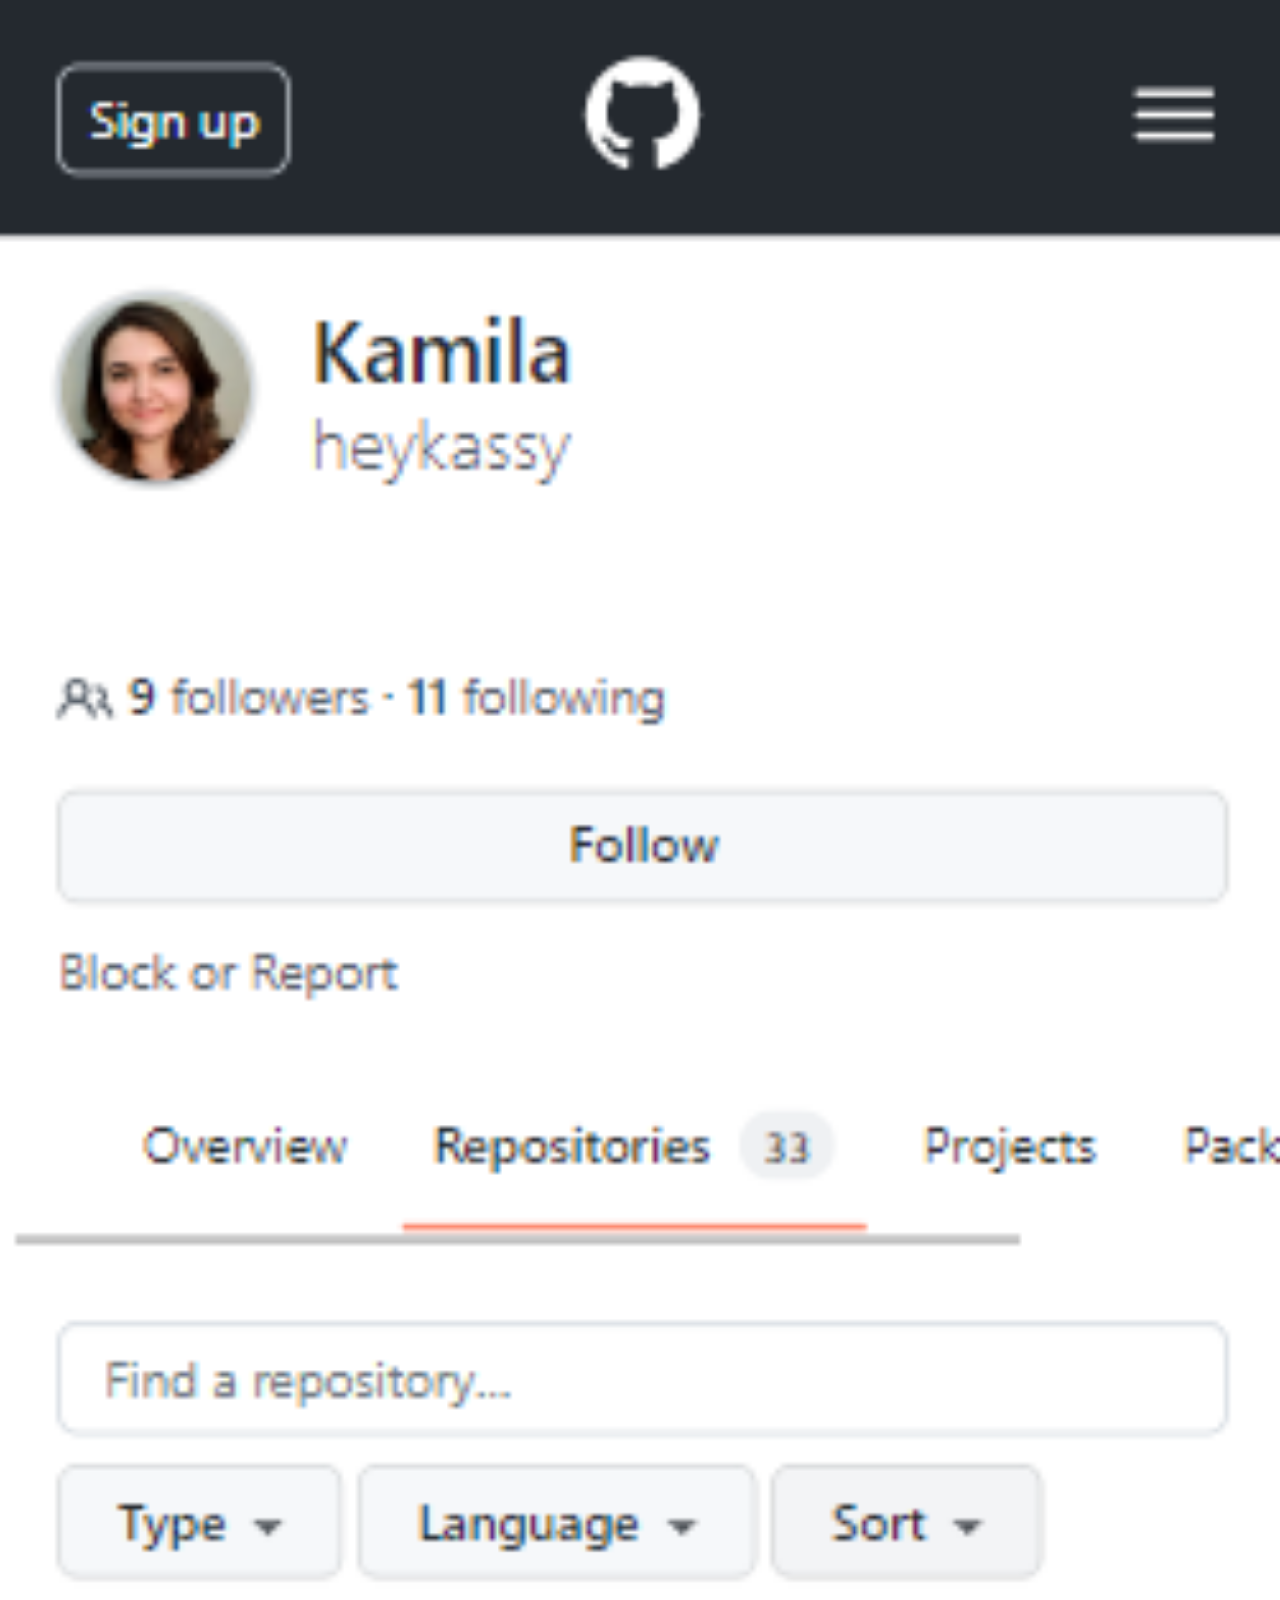
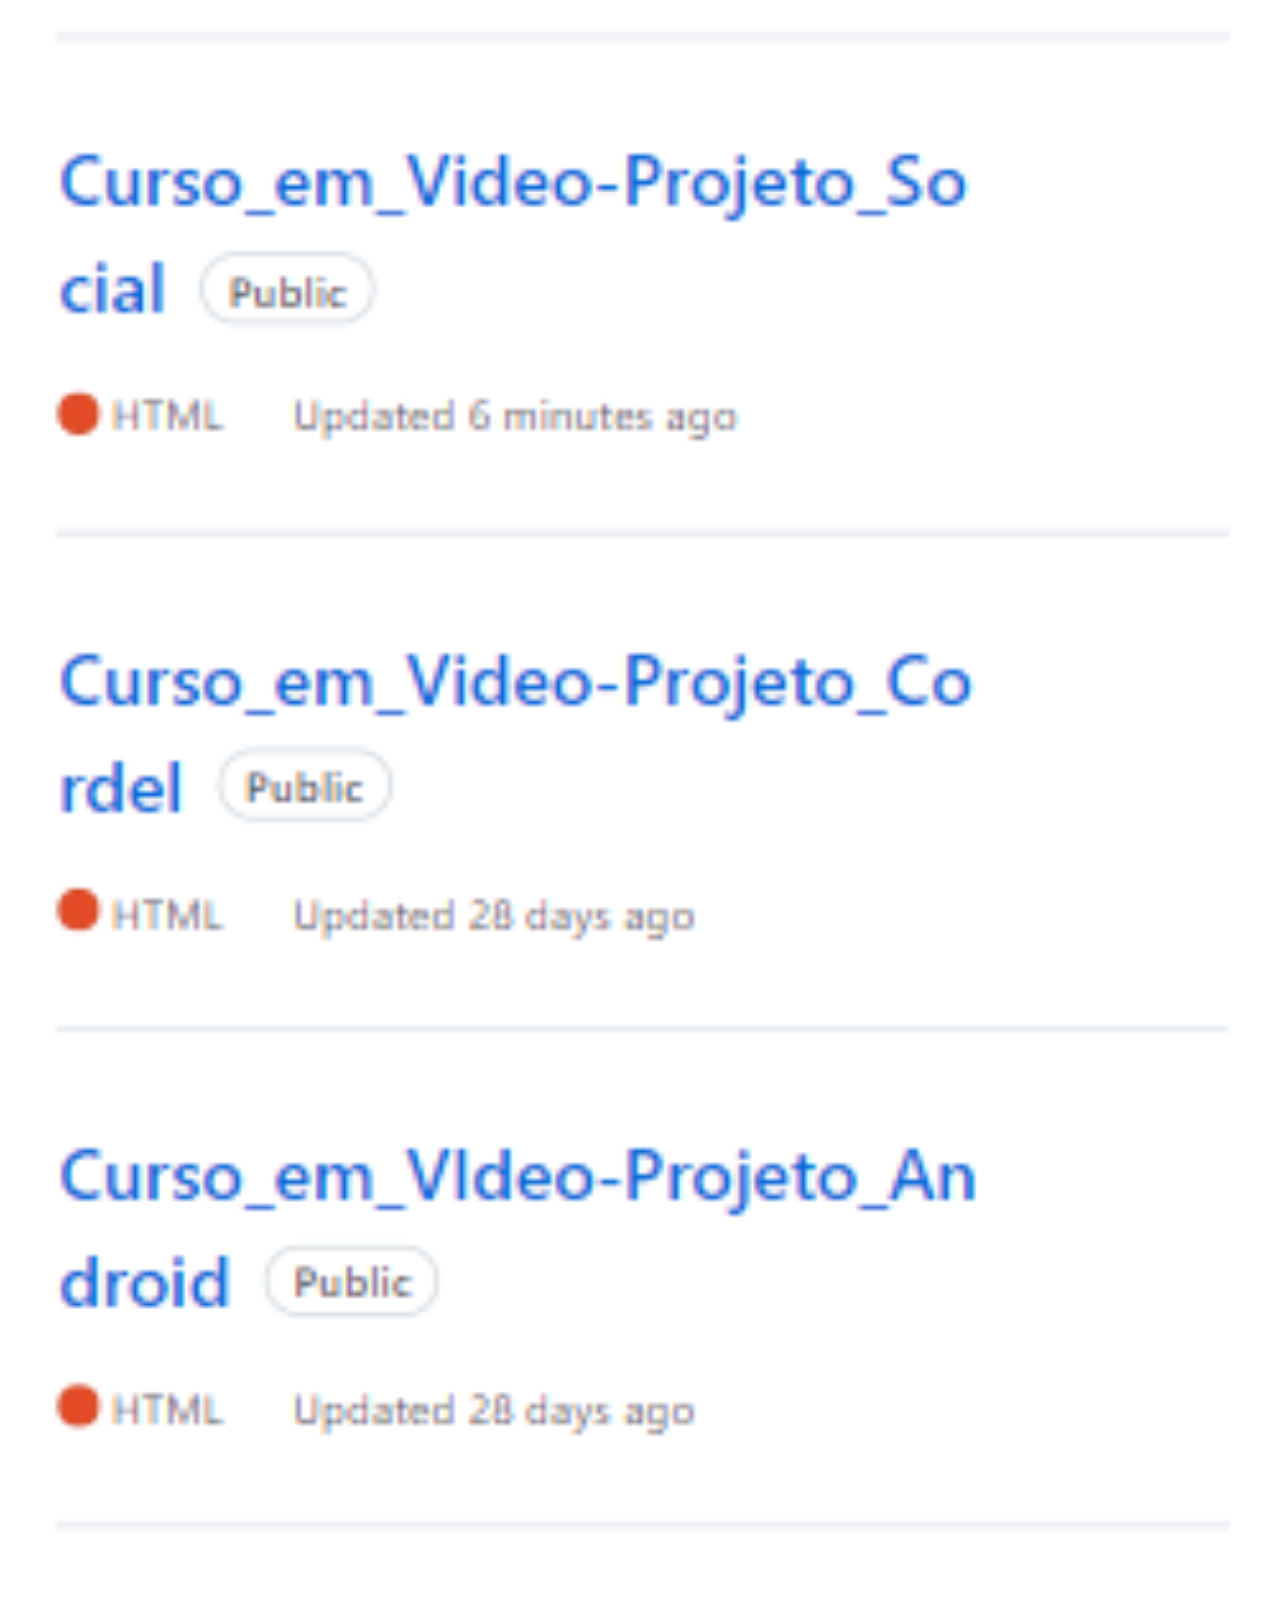
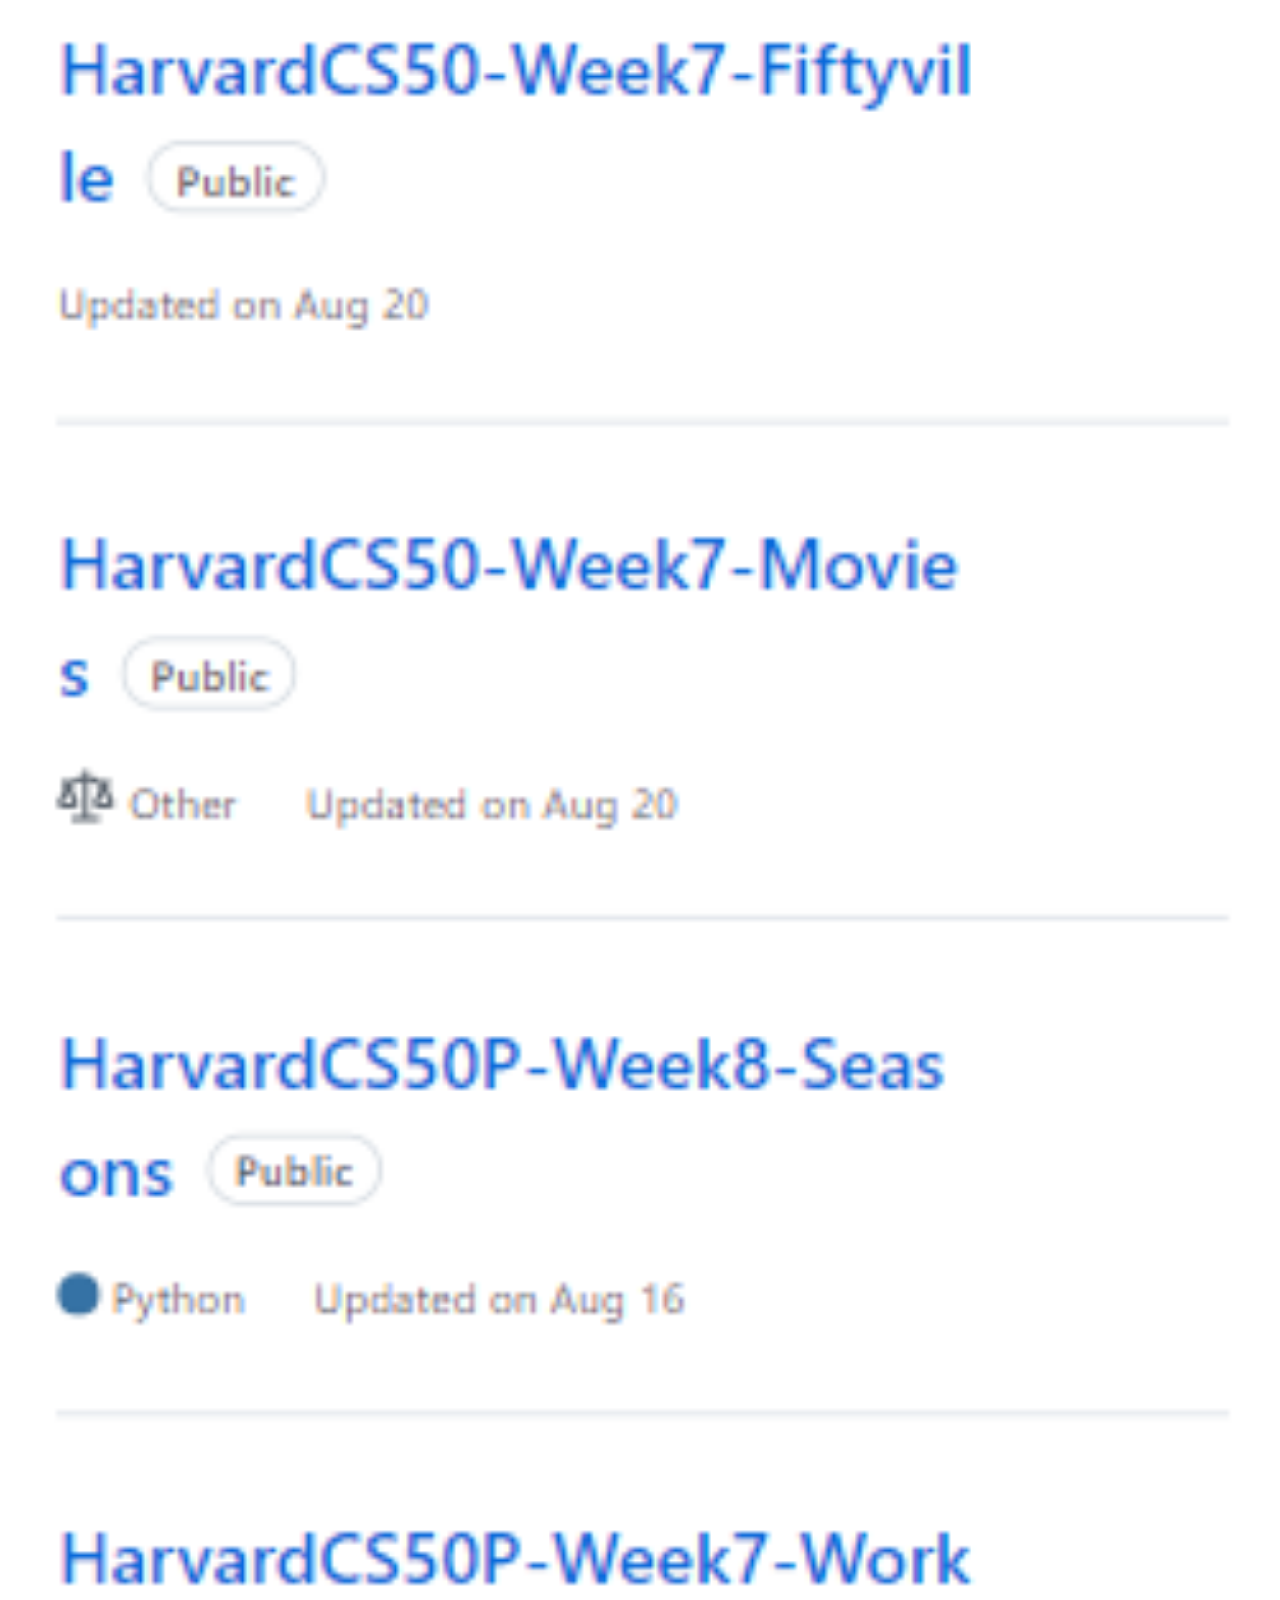
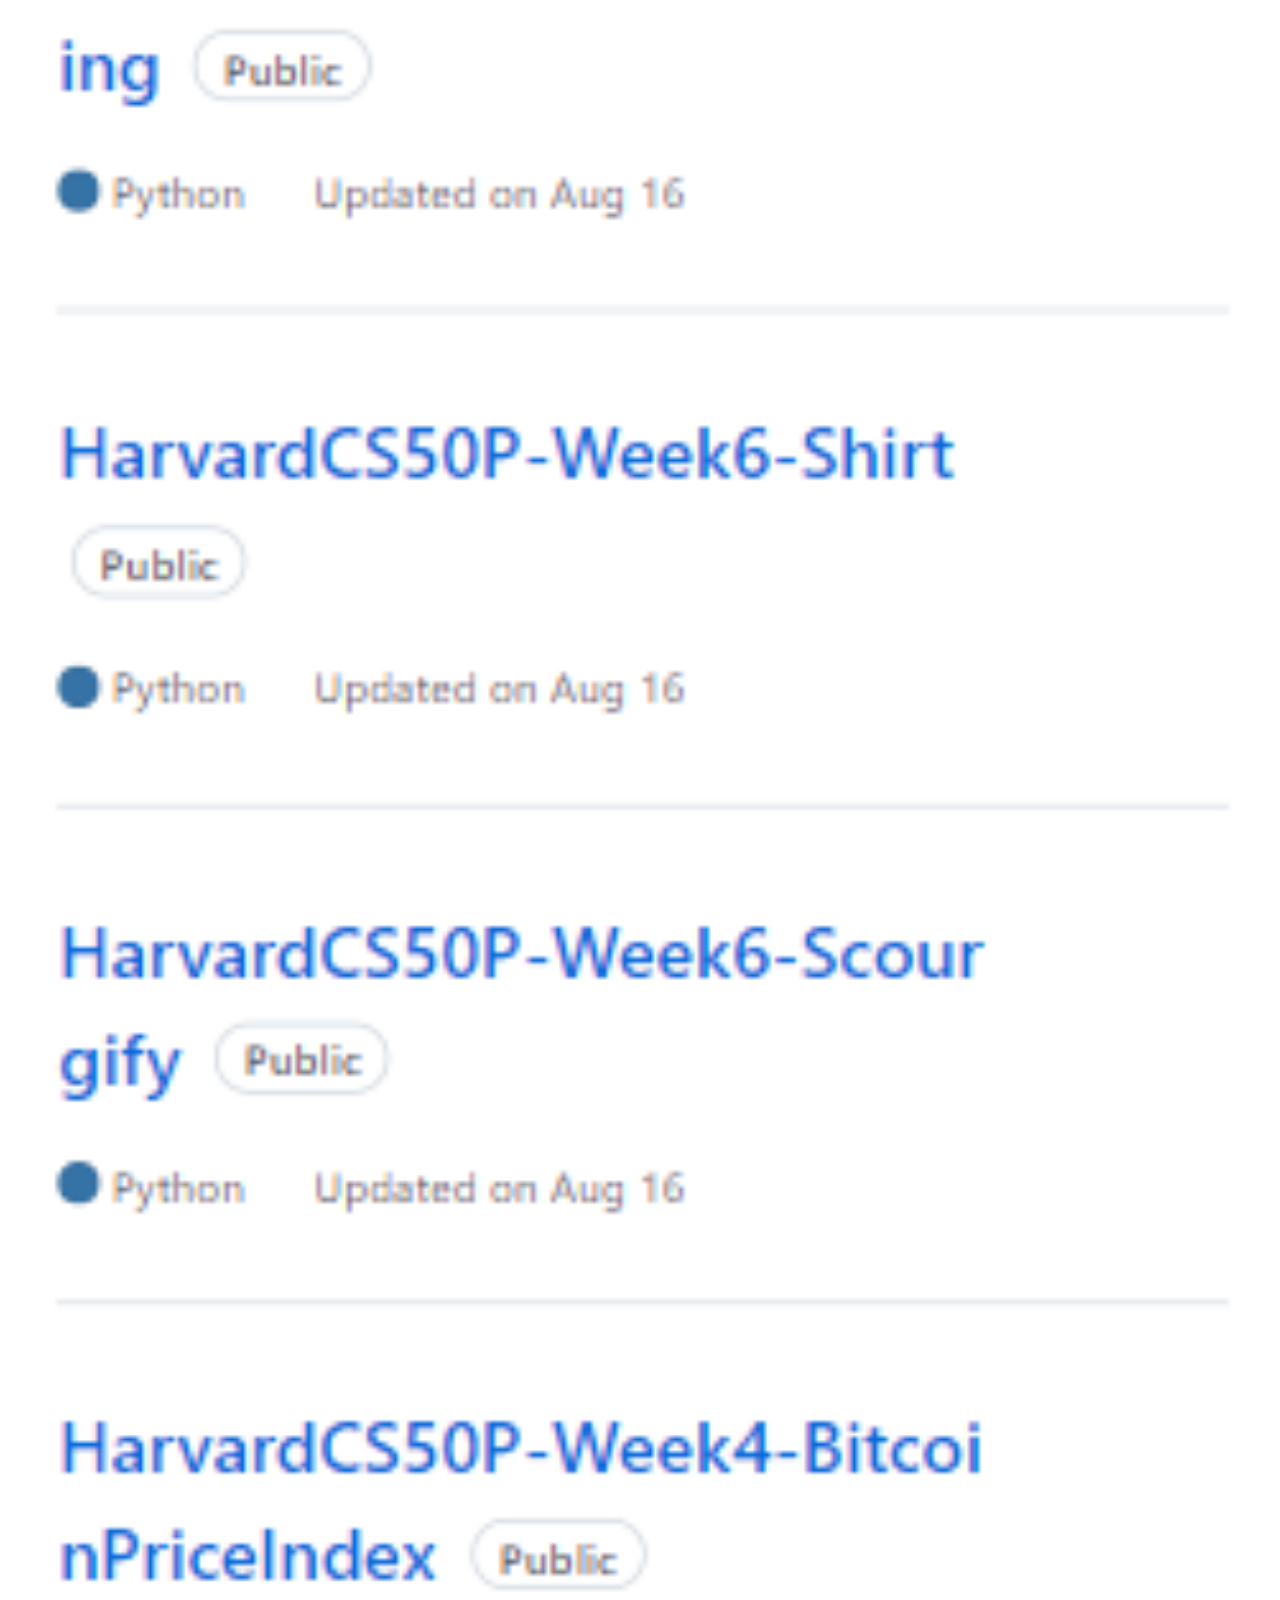
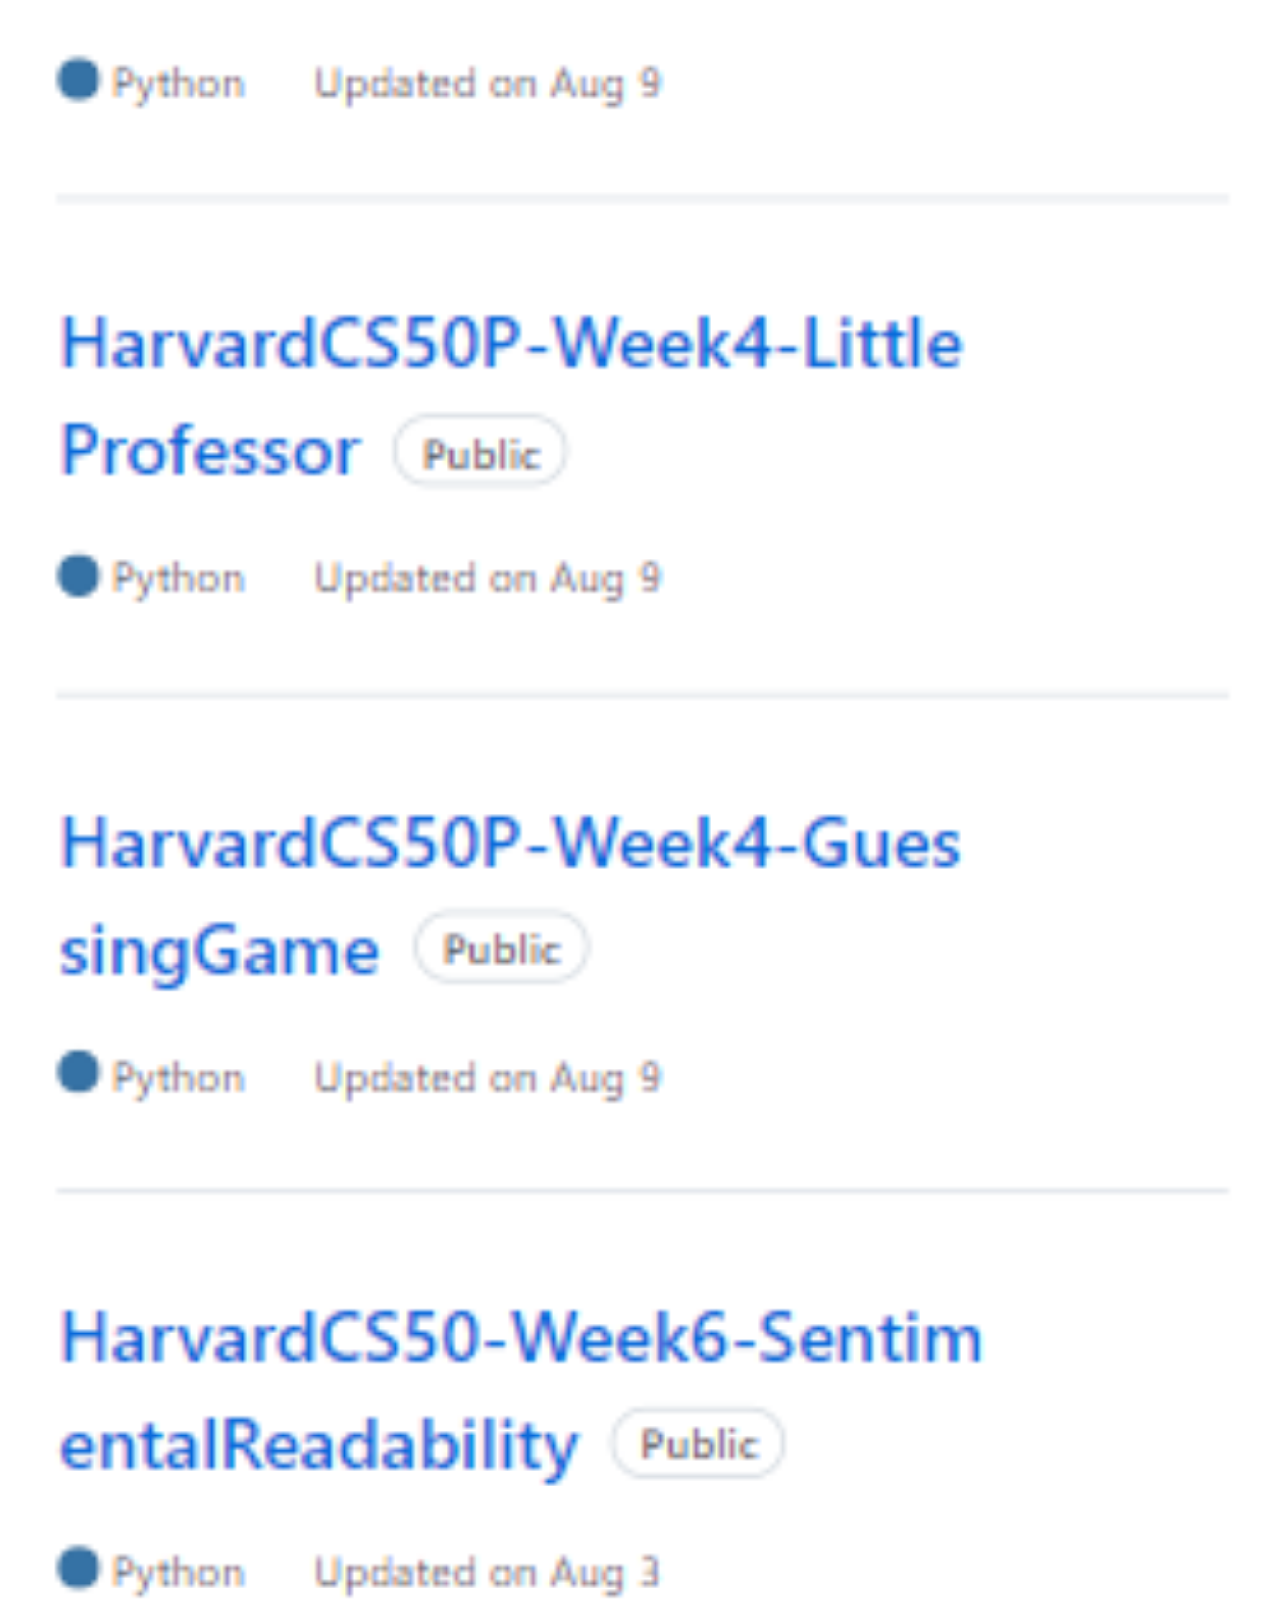
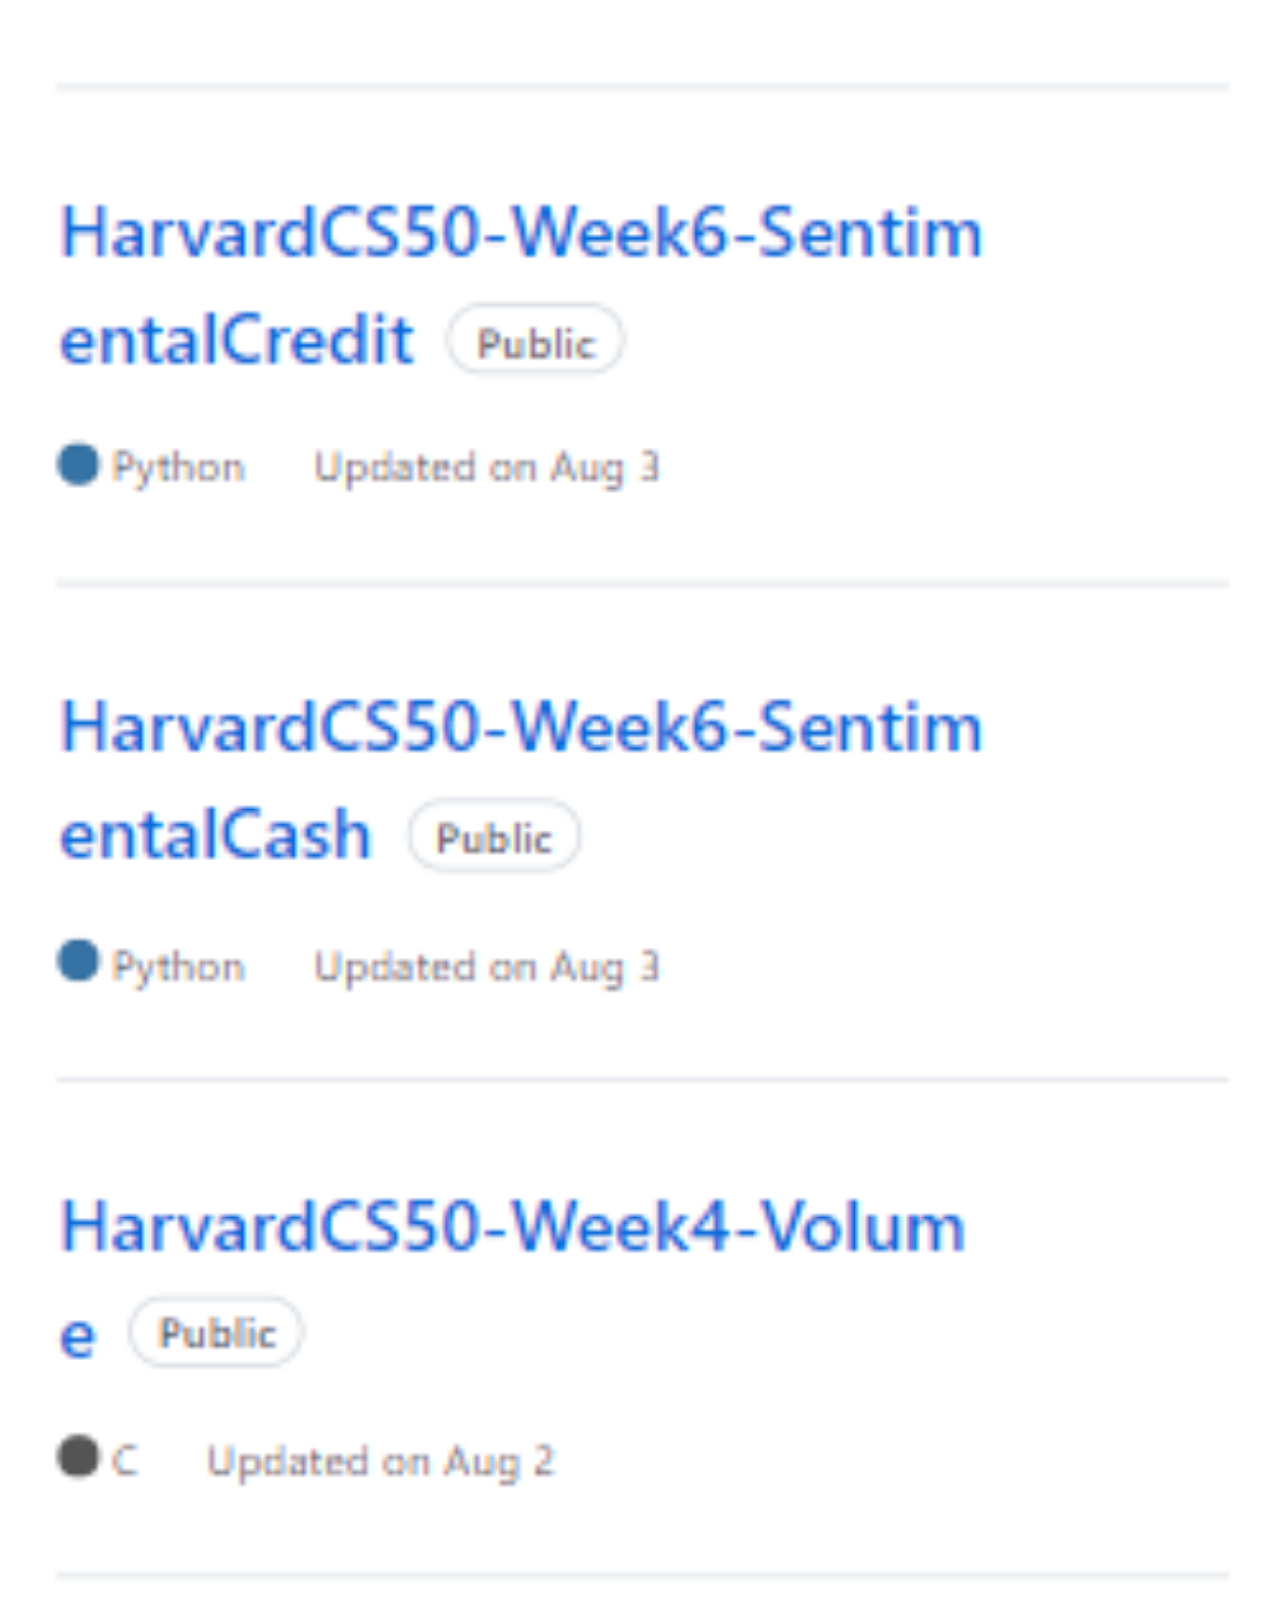
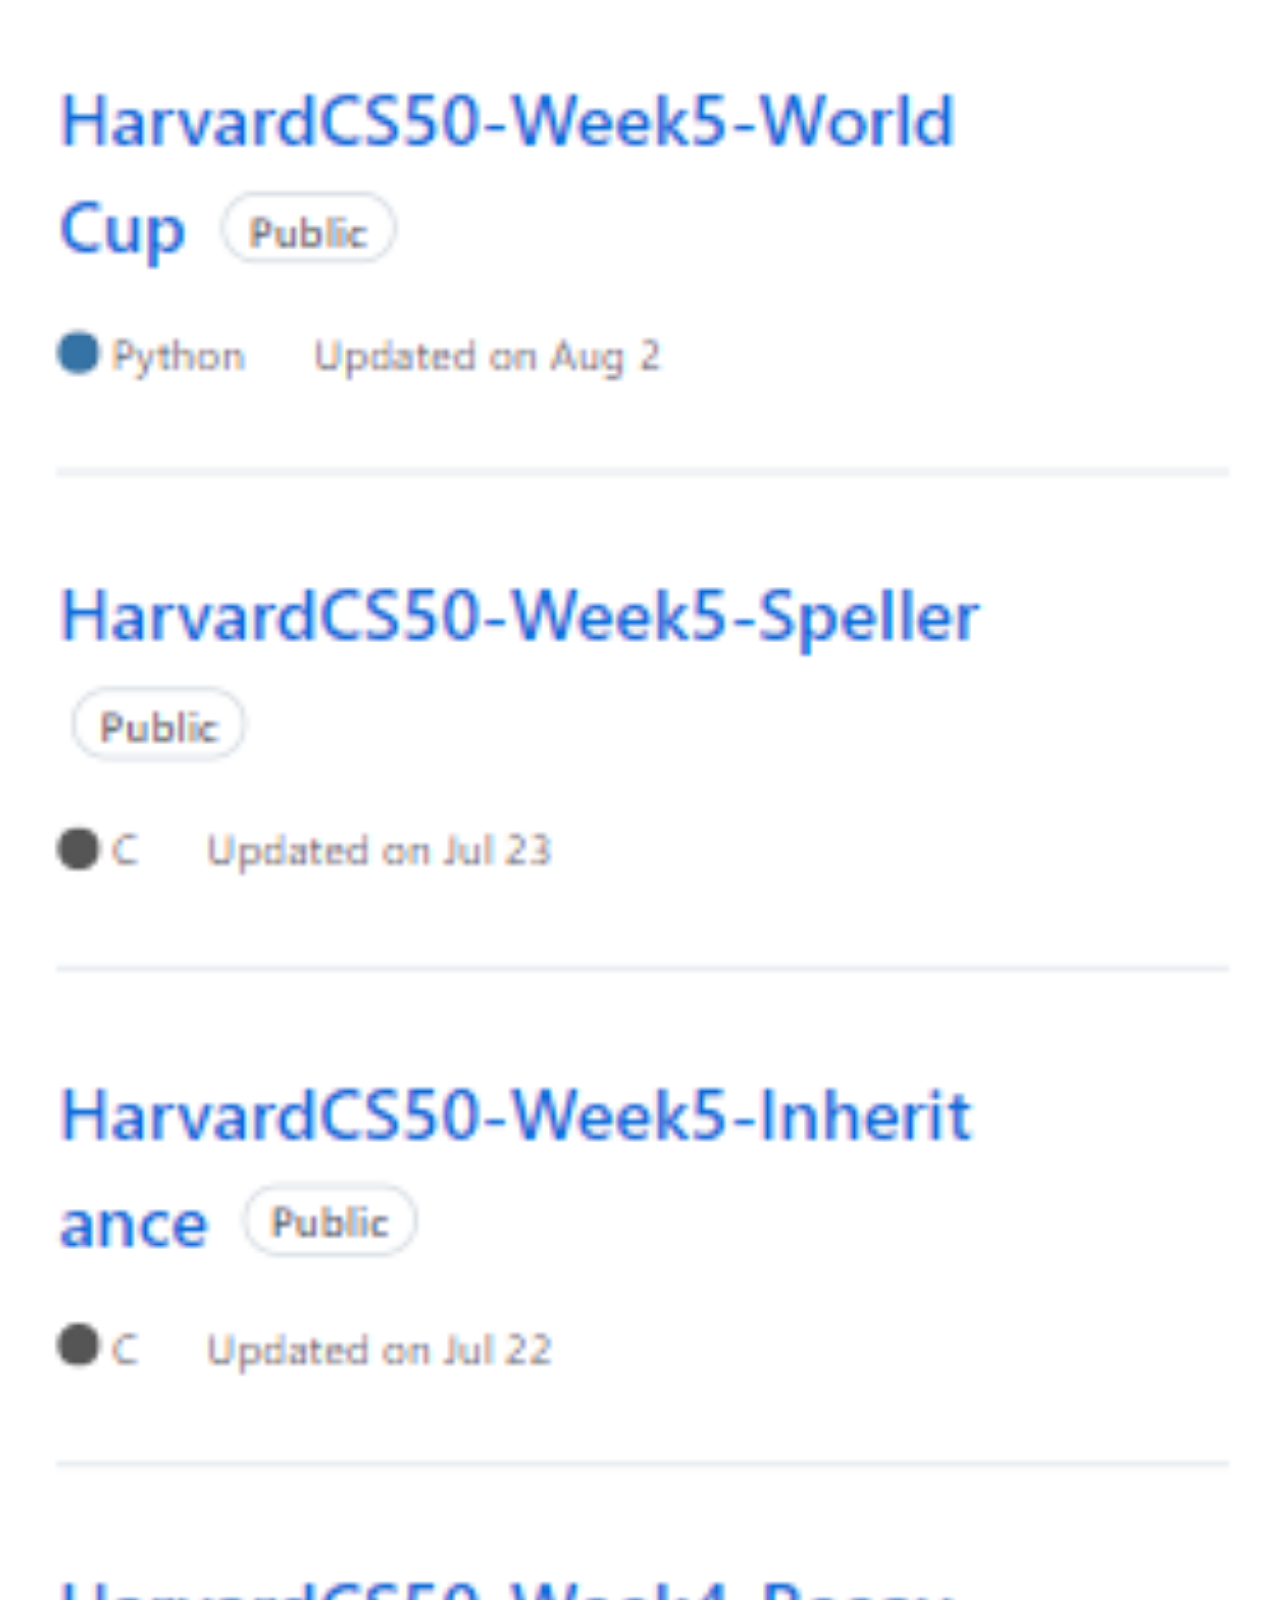
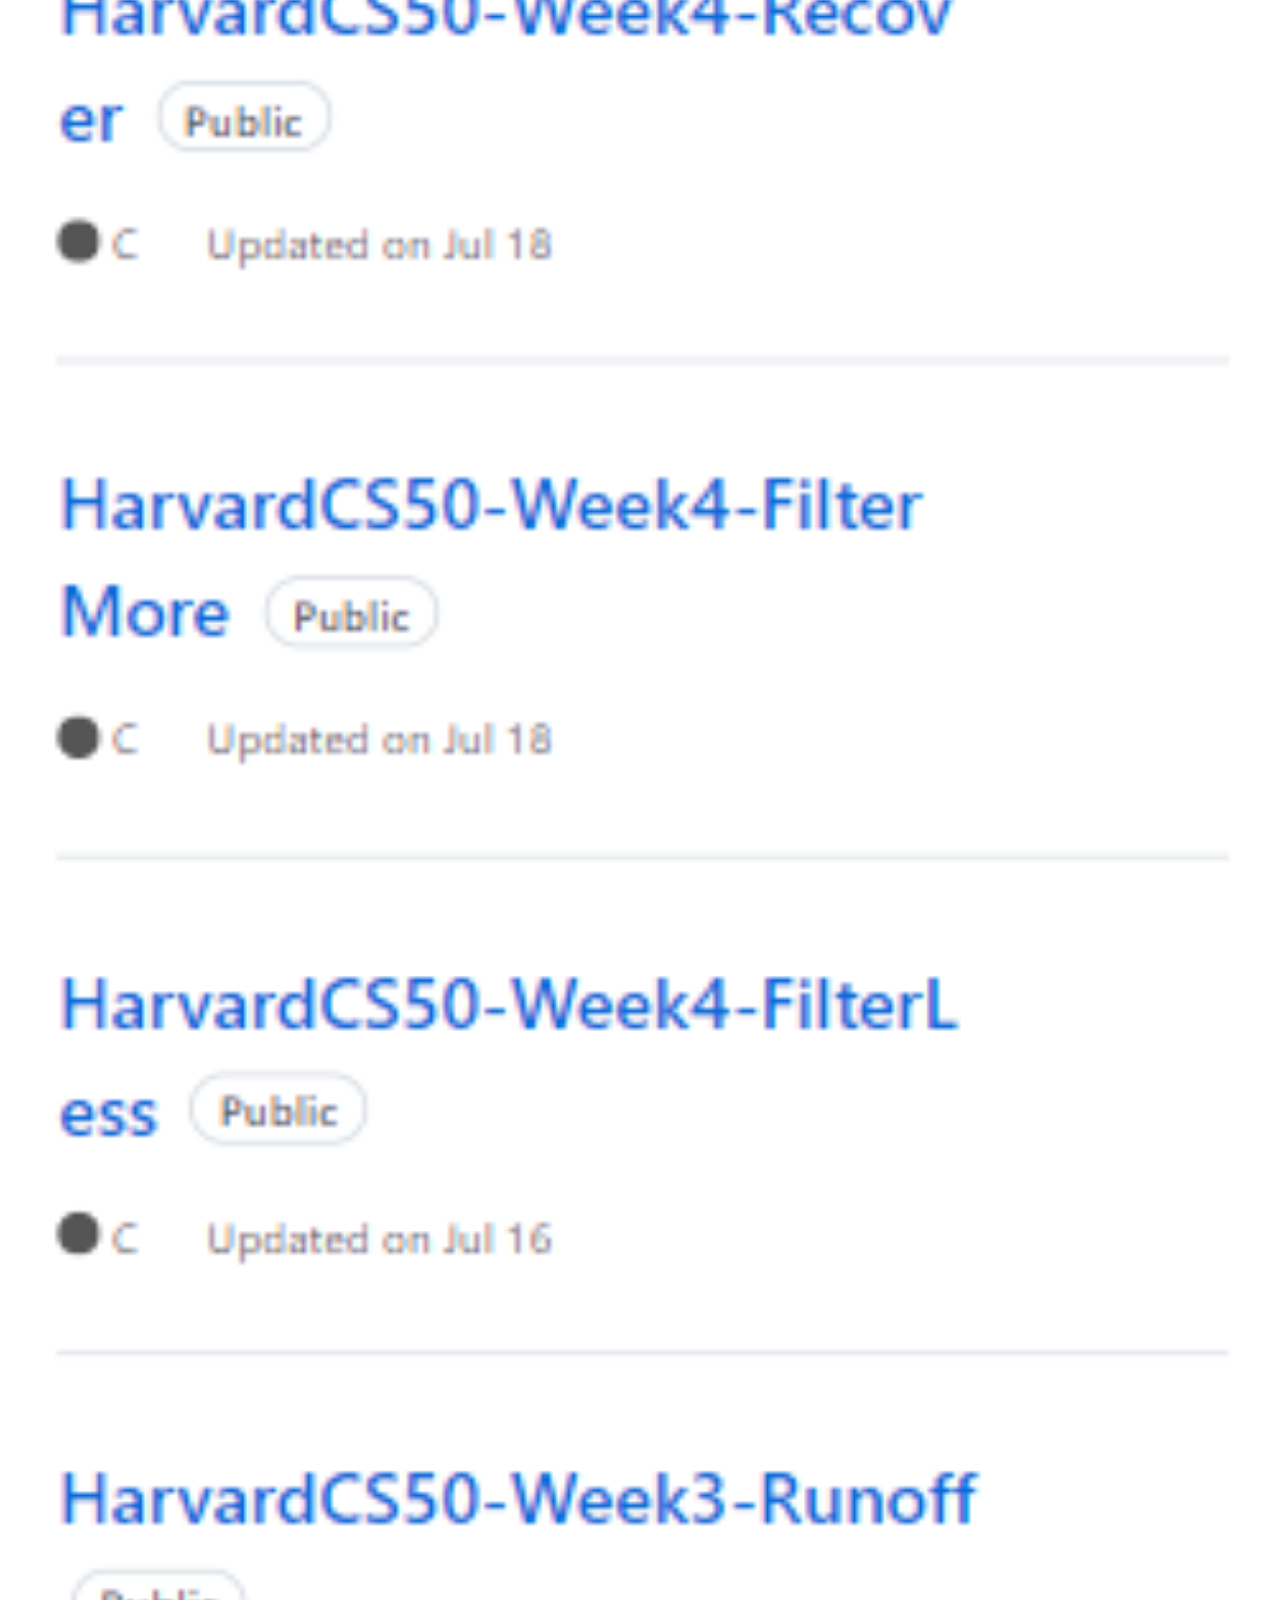
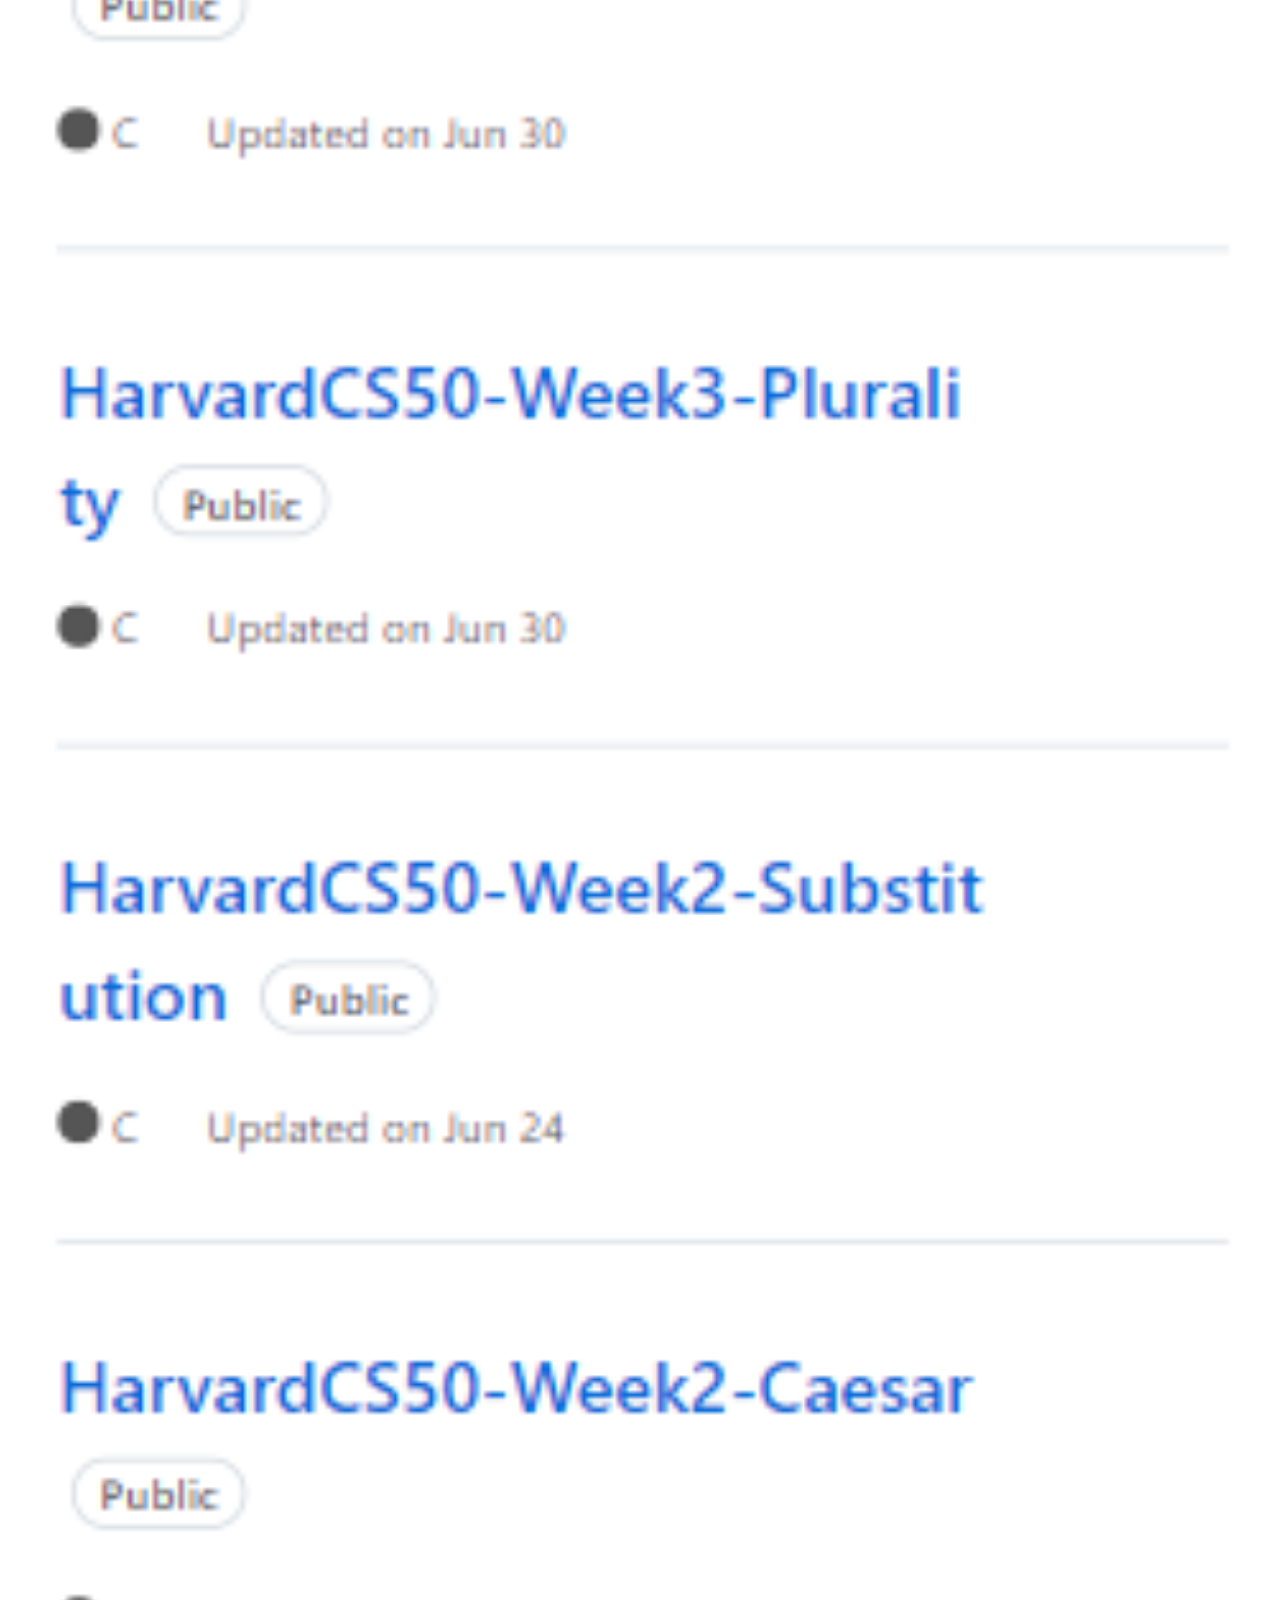
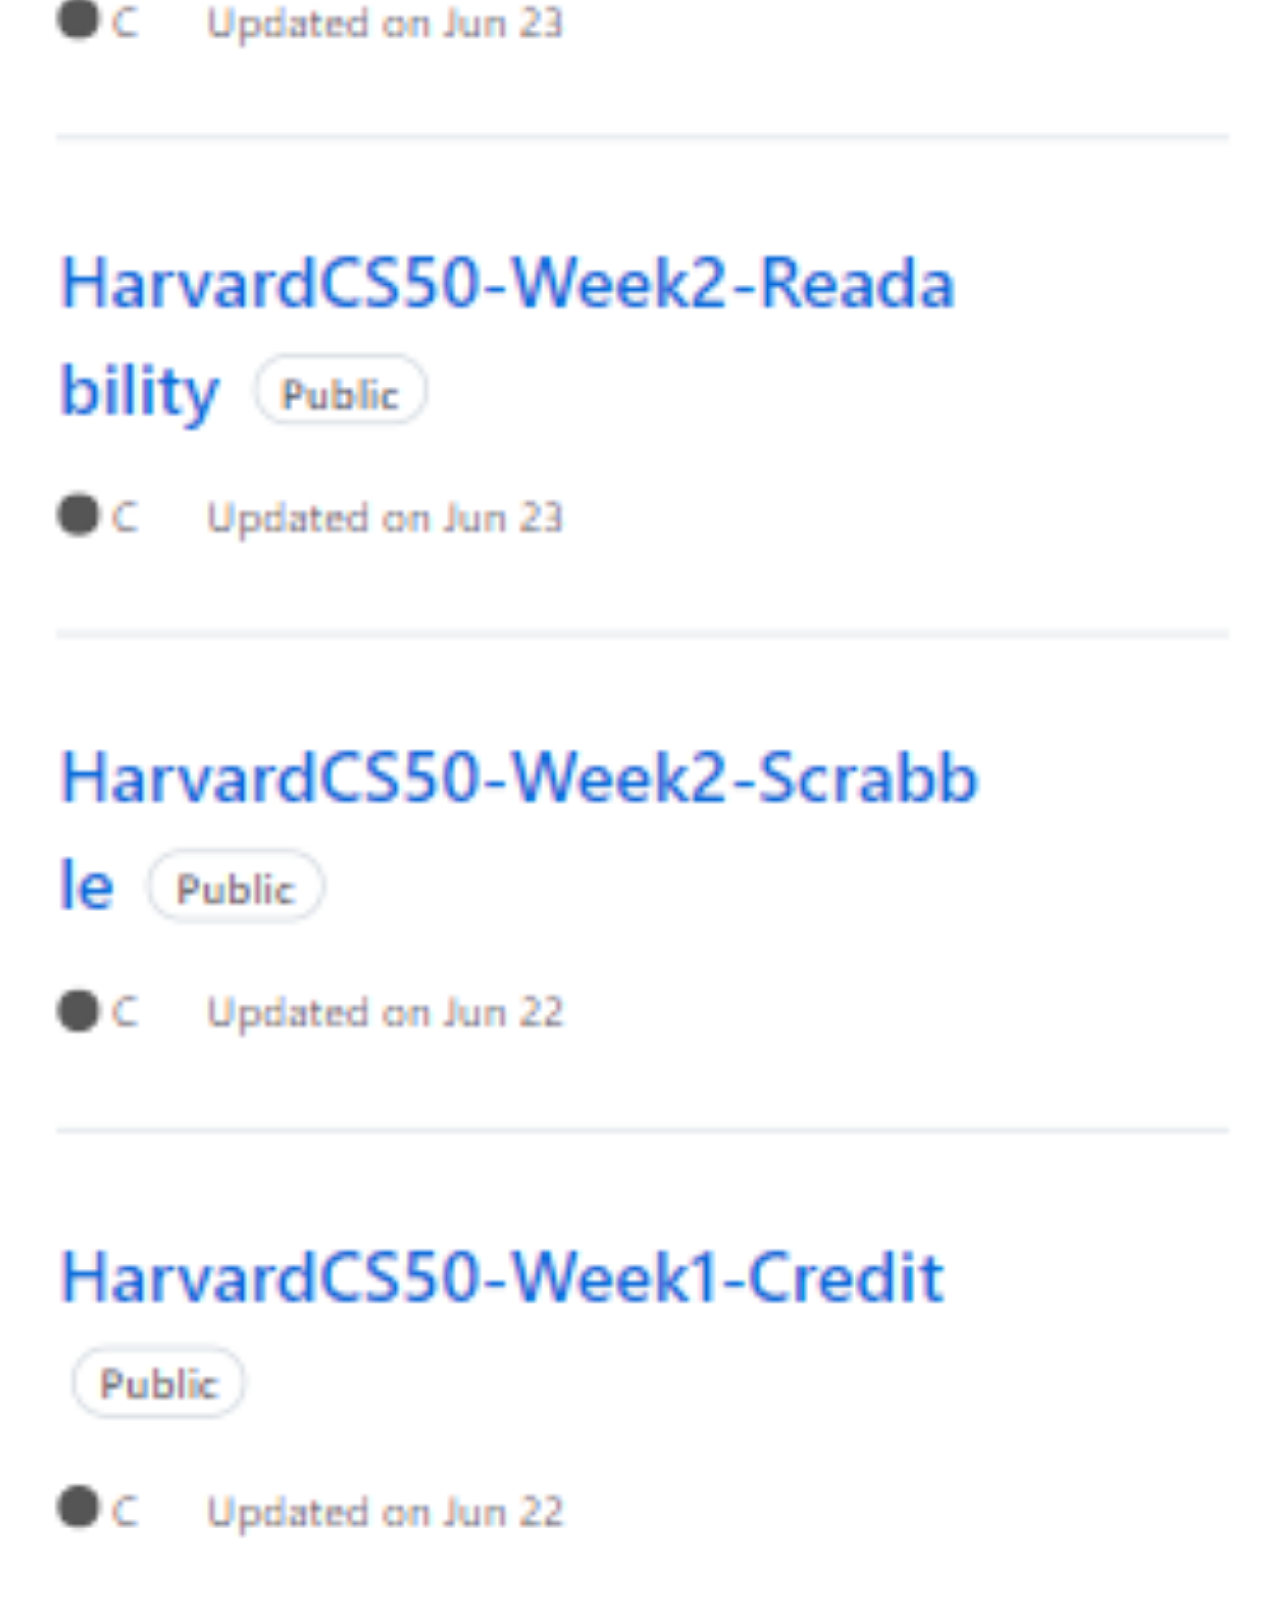
==== html-css/github.html @ ba253f0a "páginas social media" ====
<!DOCTYPE html>
<html lang="pt-br">
<head>
    <meta charset="UTF-8">
    <meta http-equiv="X-UA-Compatible" content="IE=edge">
    <meta name="viewport" content="width=device-width, initial-scale=1.0">
    <link rel="stylesheet" href="stylesocial.css">
    <title>Github</title>
</head>
<body>
    <img src="../imagens/tela-github.png" alt="Página Github">
    <a href="https://github.com/heykassy?tab=repositories" target="_blank">Acesse aqui</a>
</body>
</html>
---- html-css/stylesocial.css ----
@charset "UTF-8";

* {
    margin: 0;
    padding: 0;
    font-family: 'Courier New', Courier, monospace;
}

::-webkit-scrollbar {
    width: 0;
    height: 0;
}

img {
    width: 100vw;
}

a {
    display: block;
    background-color: darkred;
    padding: 20px;
    text-align: center;
    font-weight: bolder;
    text-decoration: none;
    color: white;
}

a:hover {
    background-color: rgb(167, 3, 3);
}
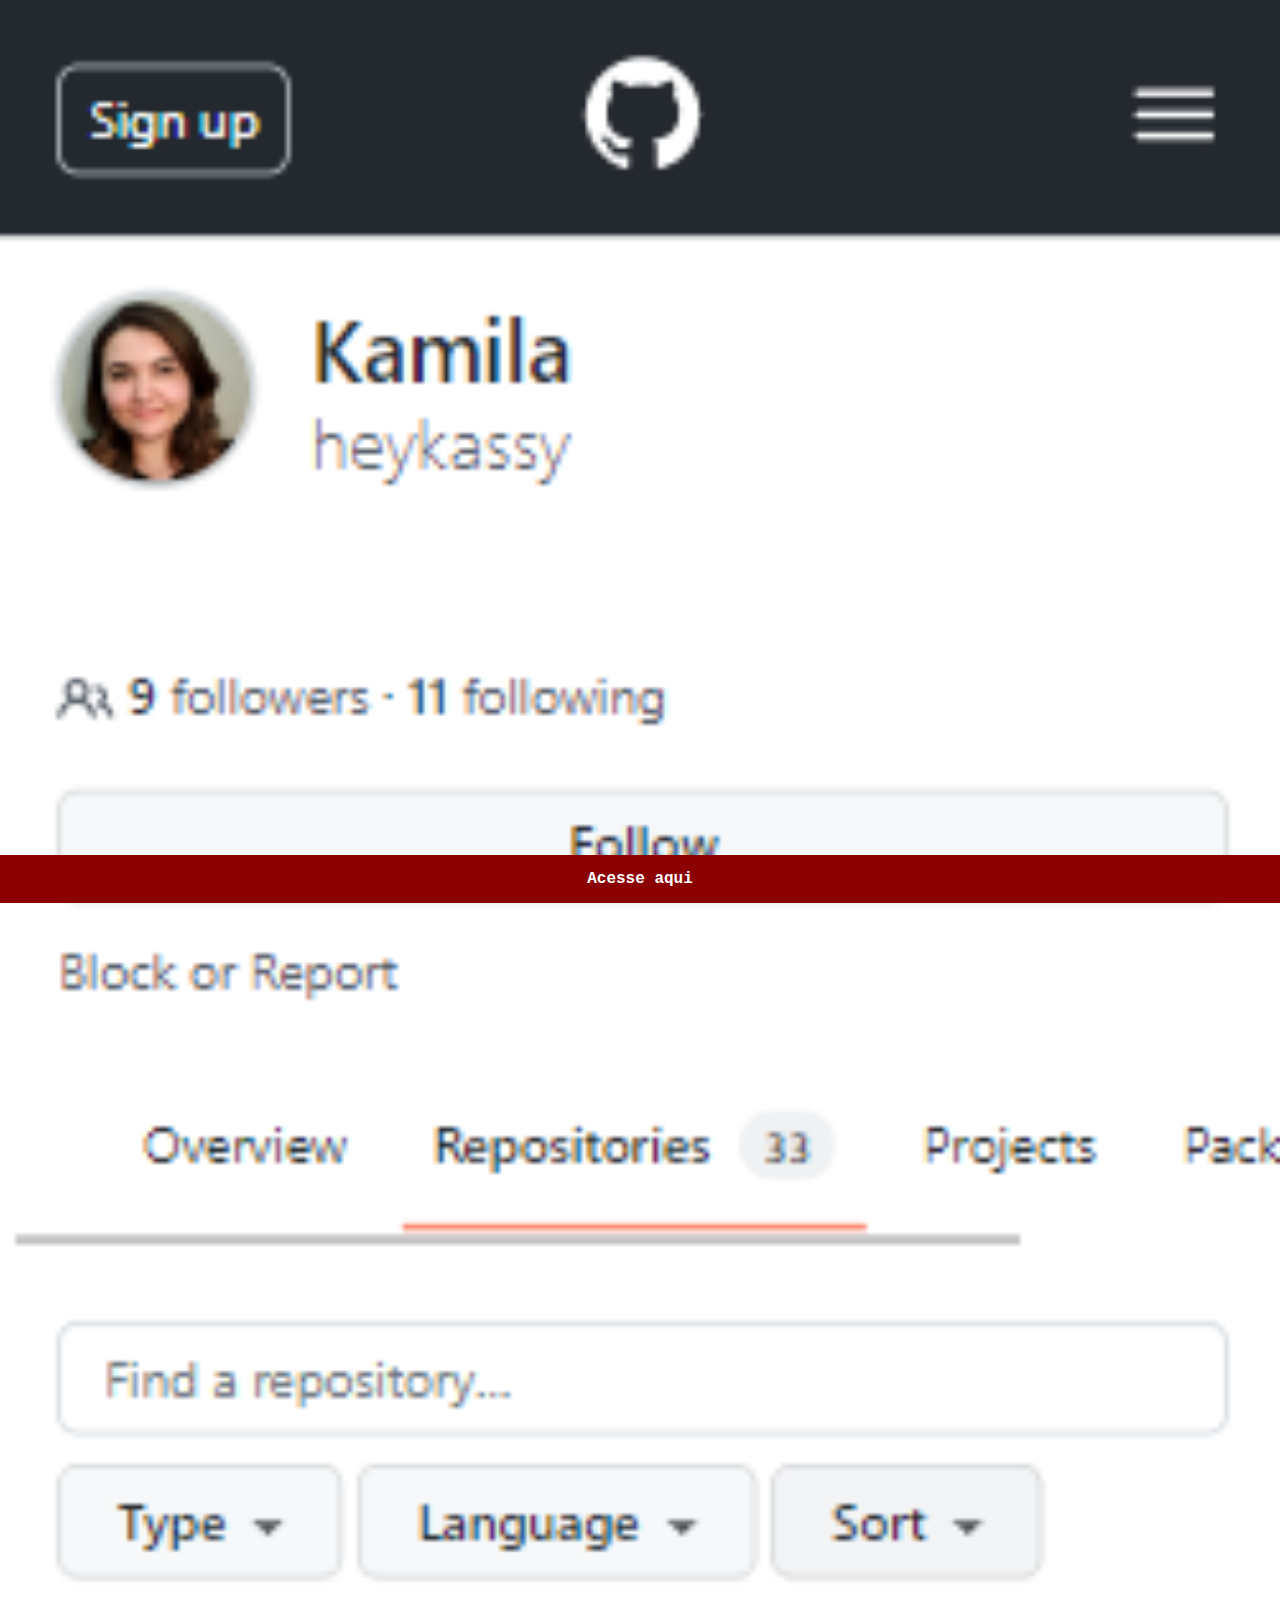
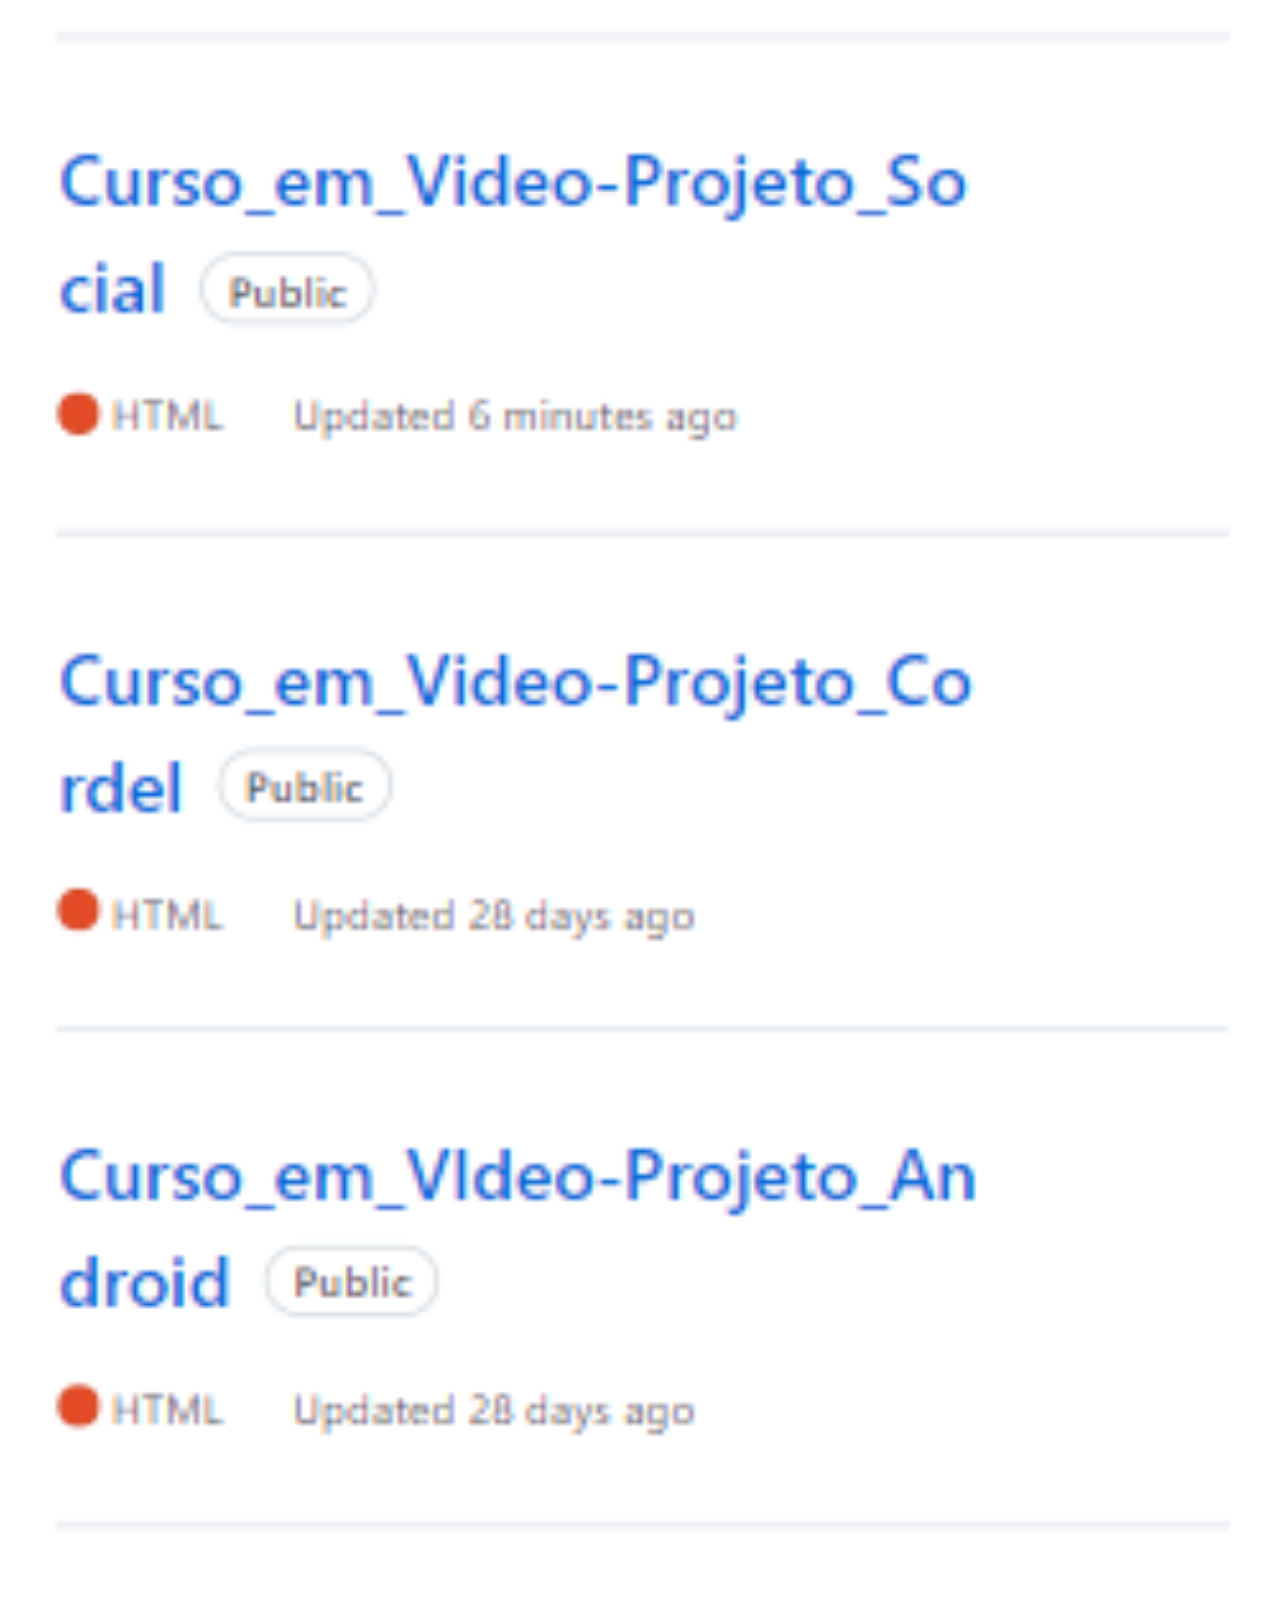
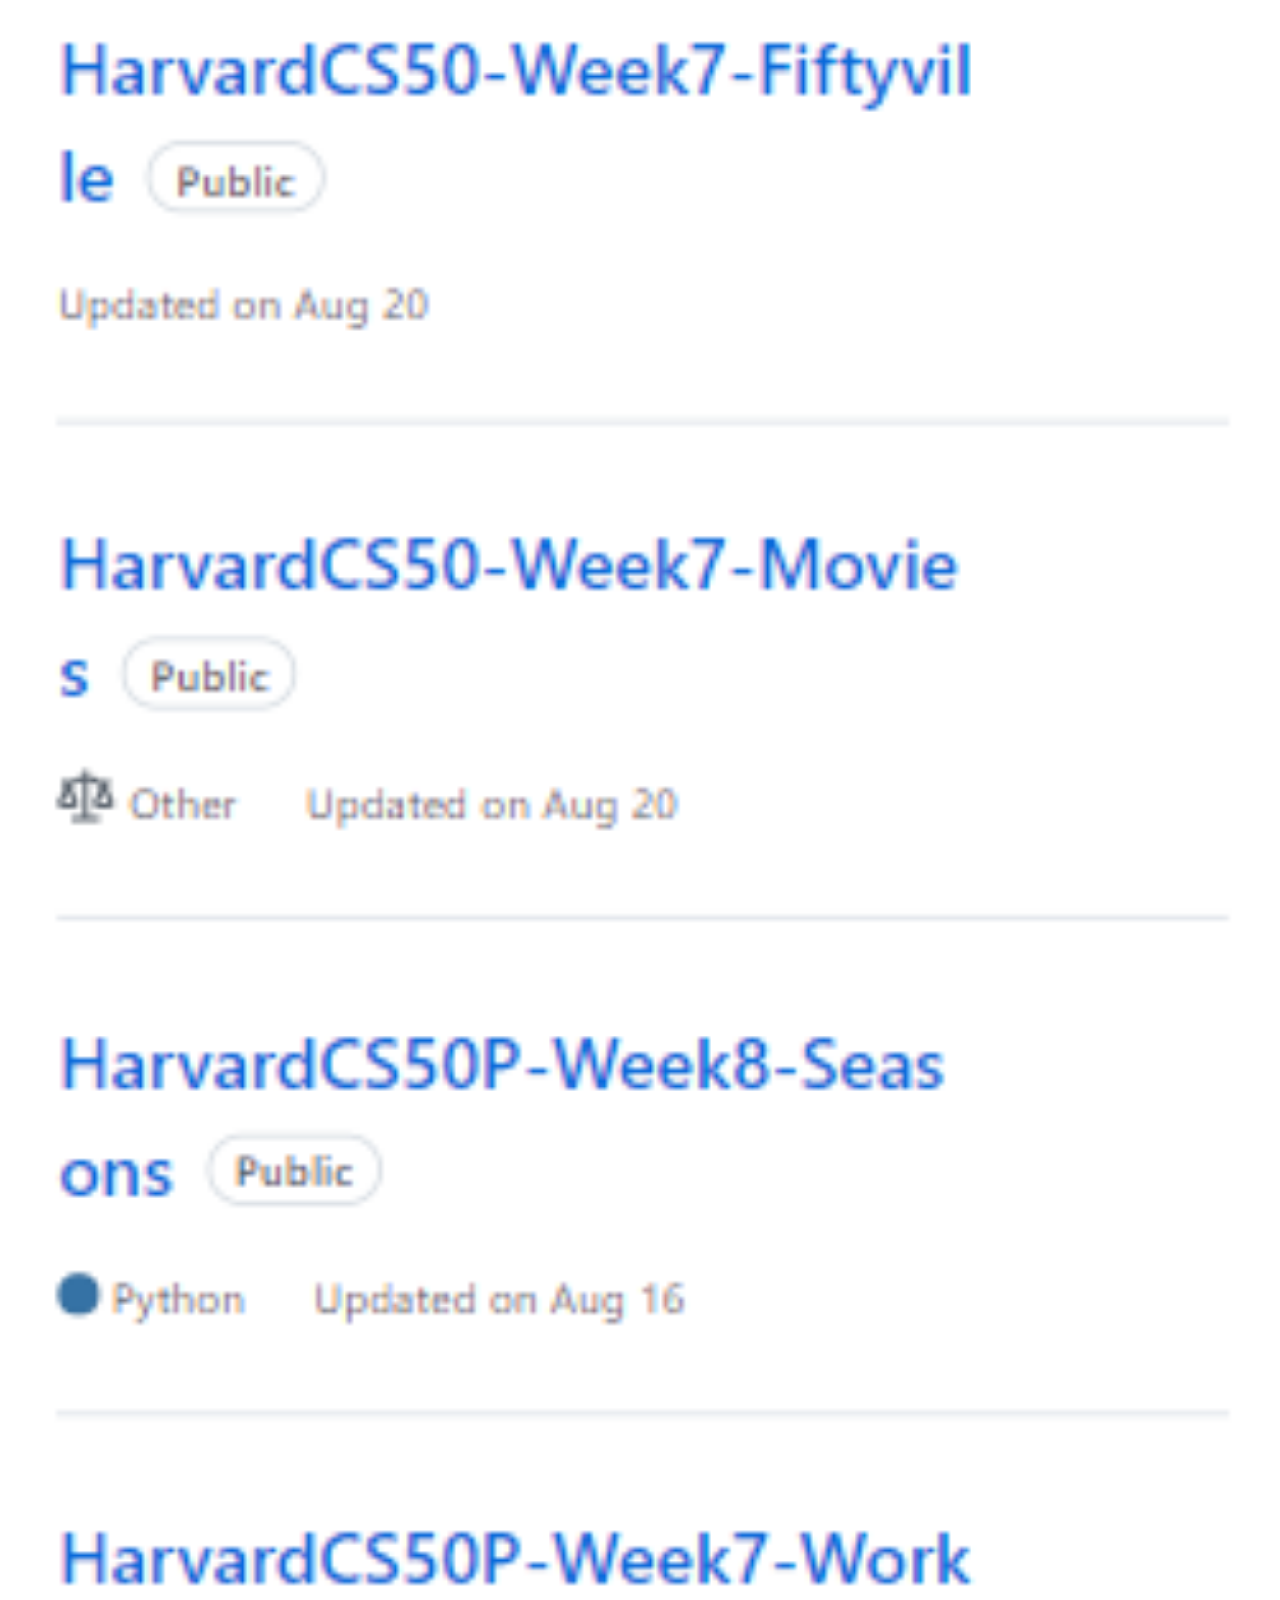
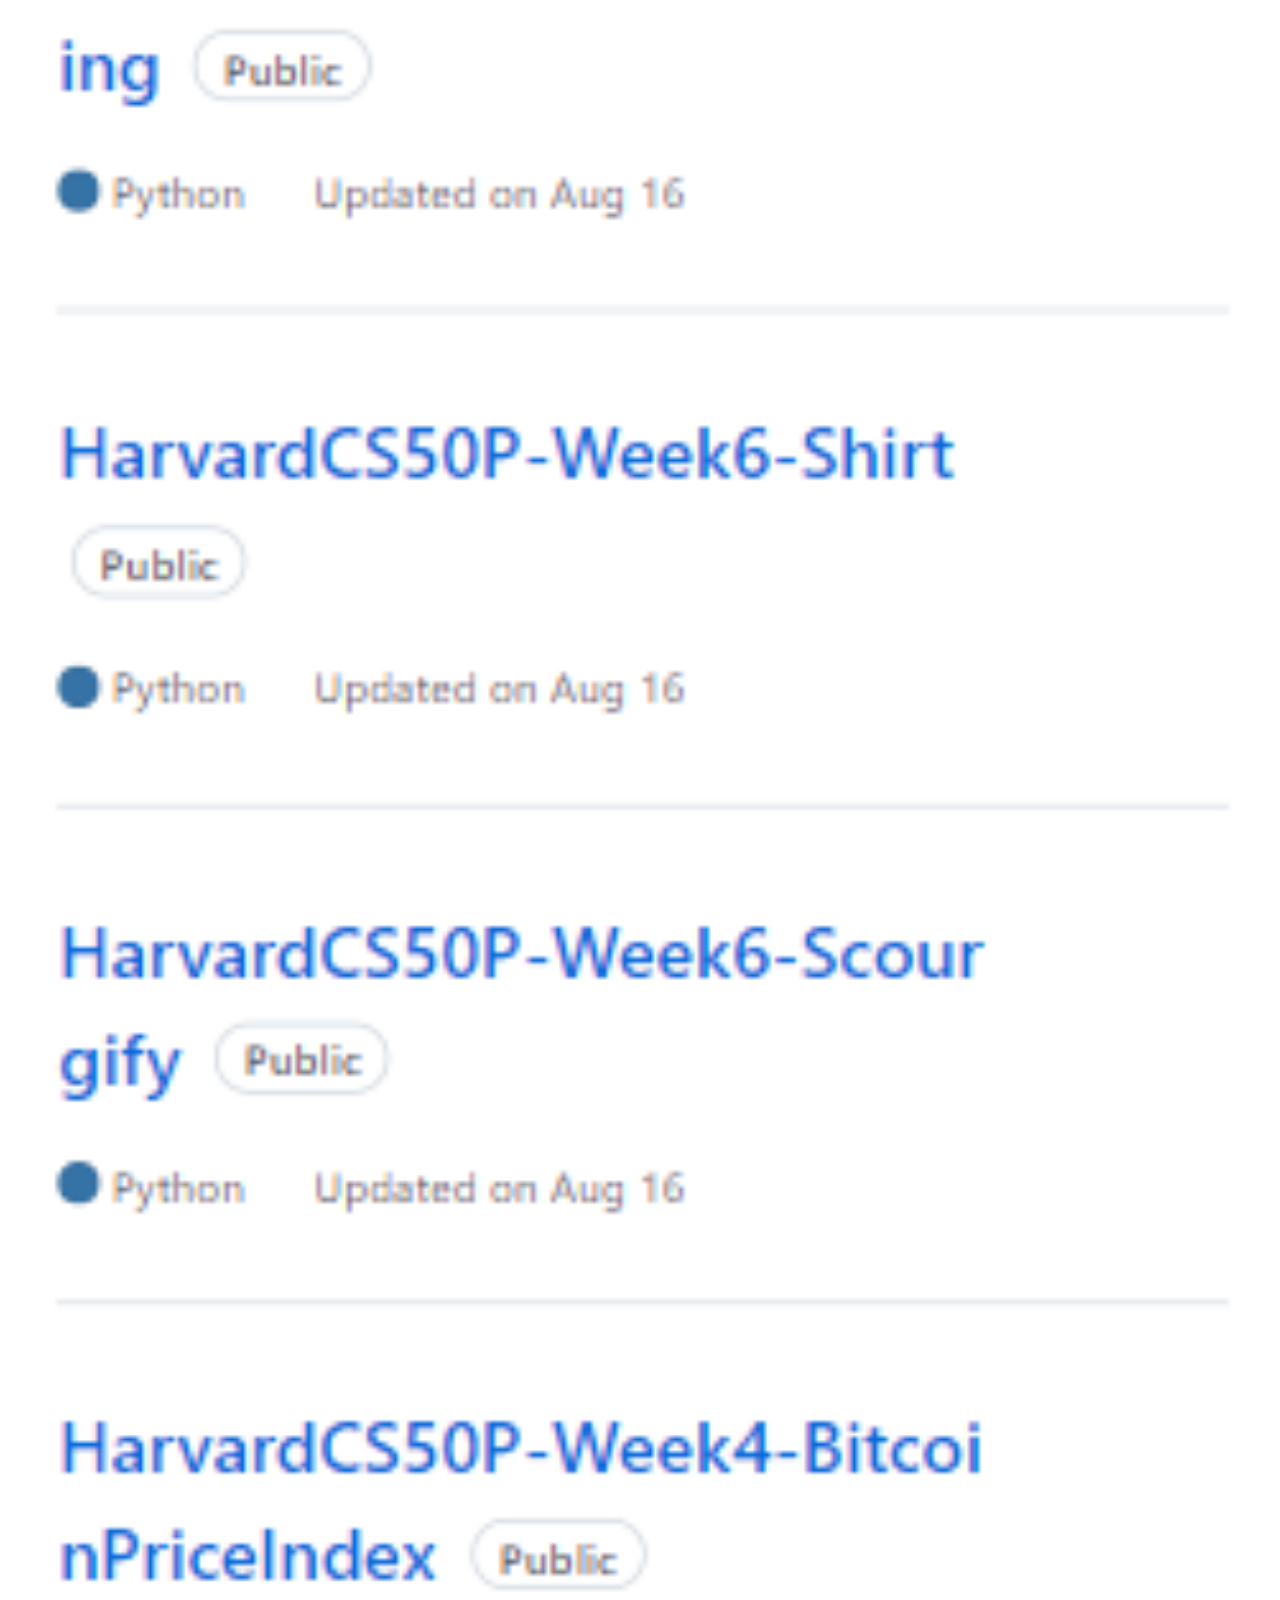
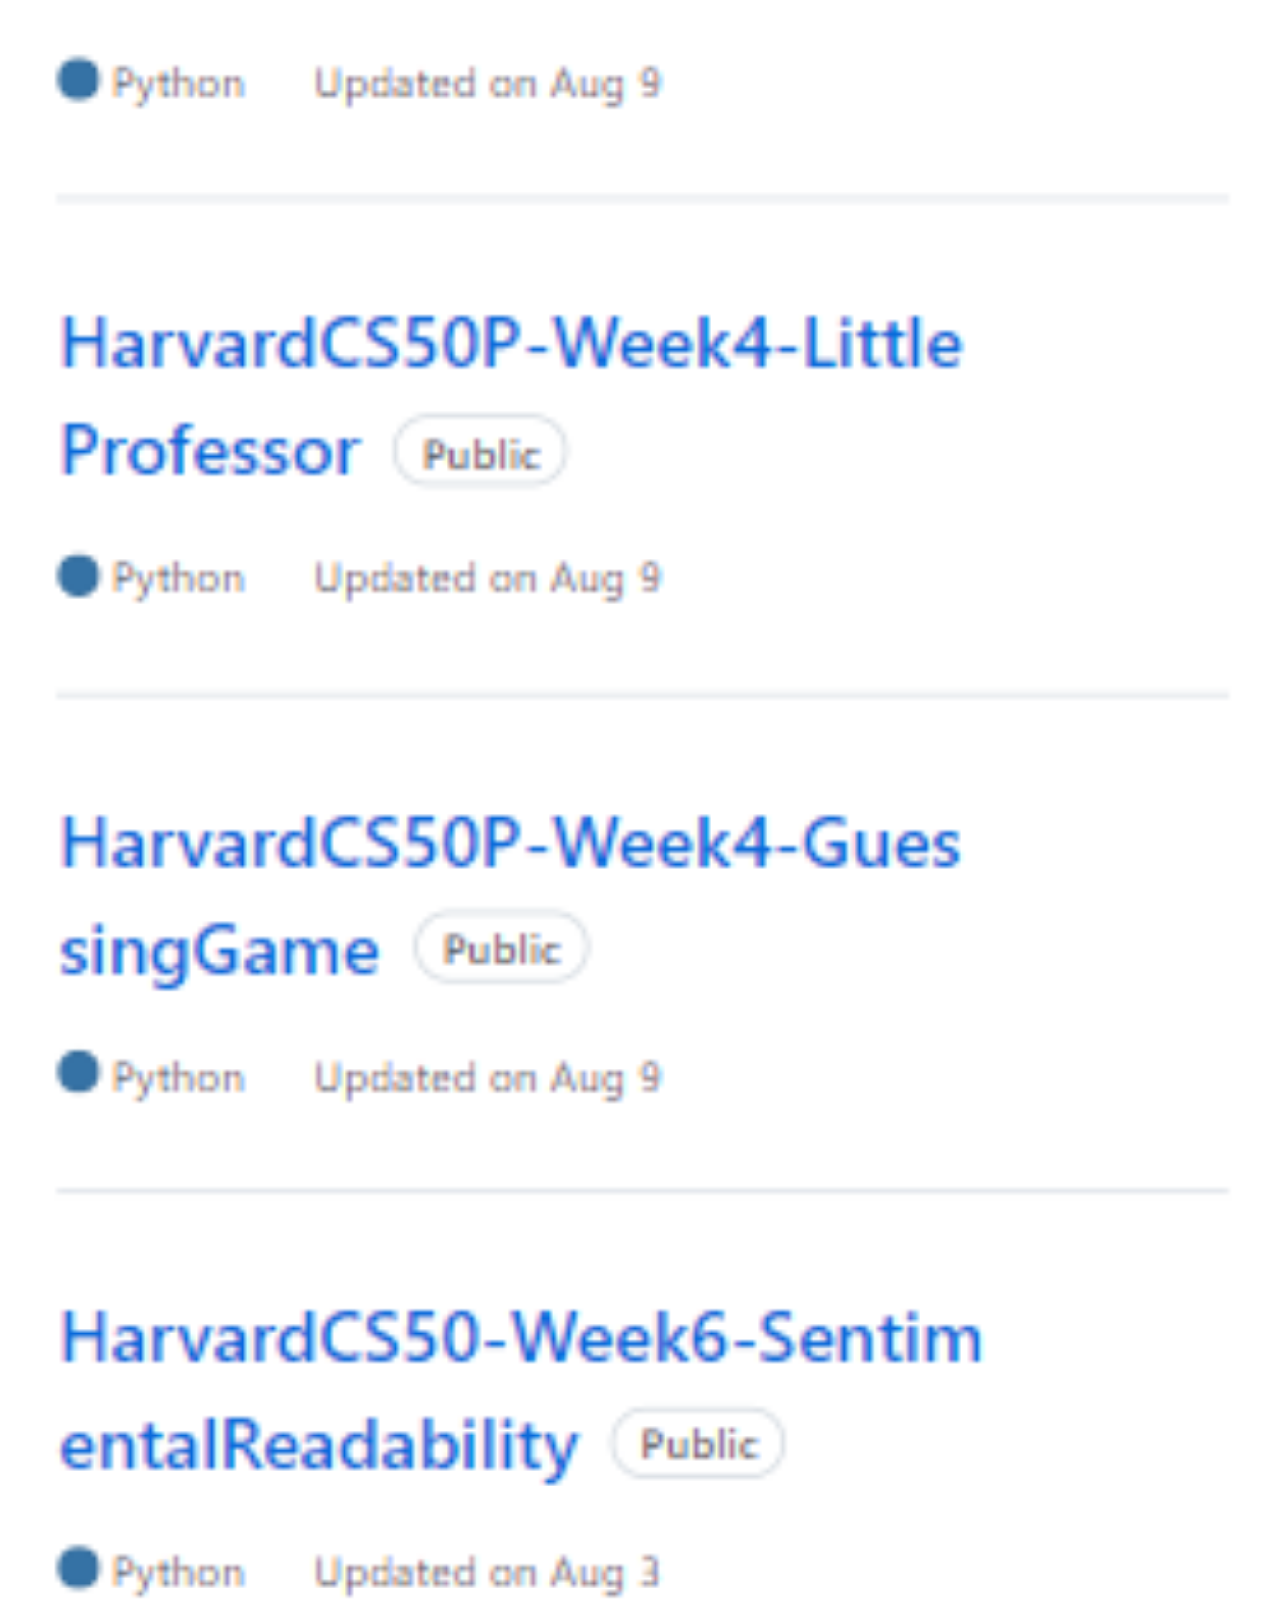
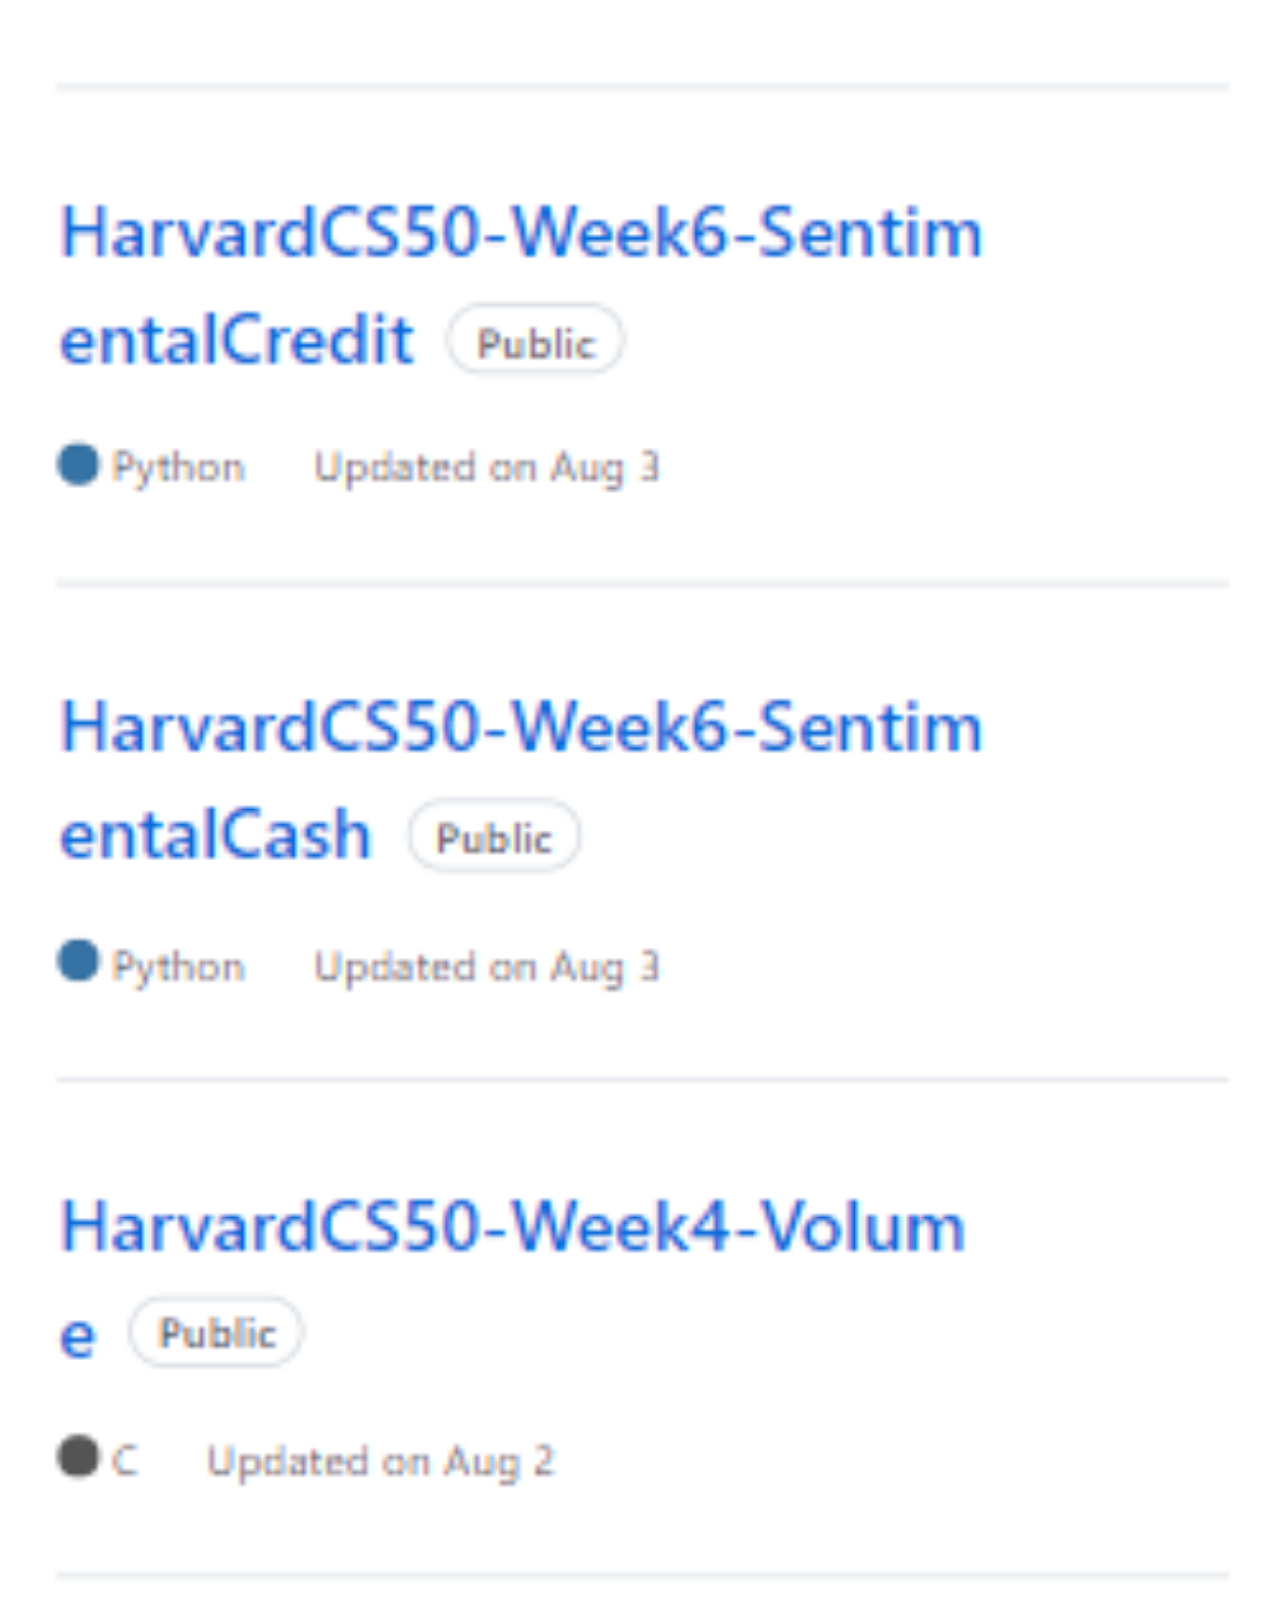
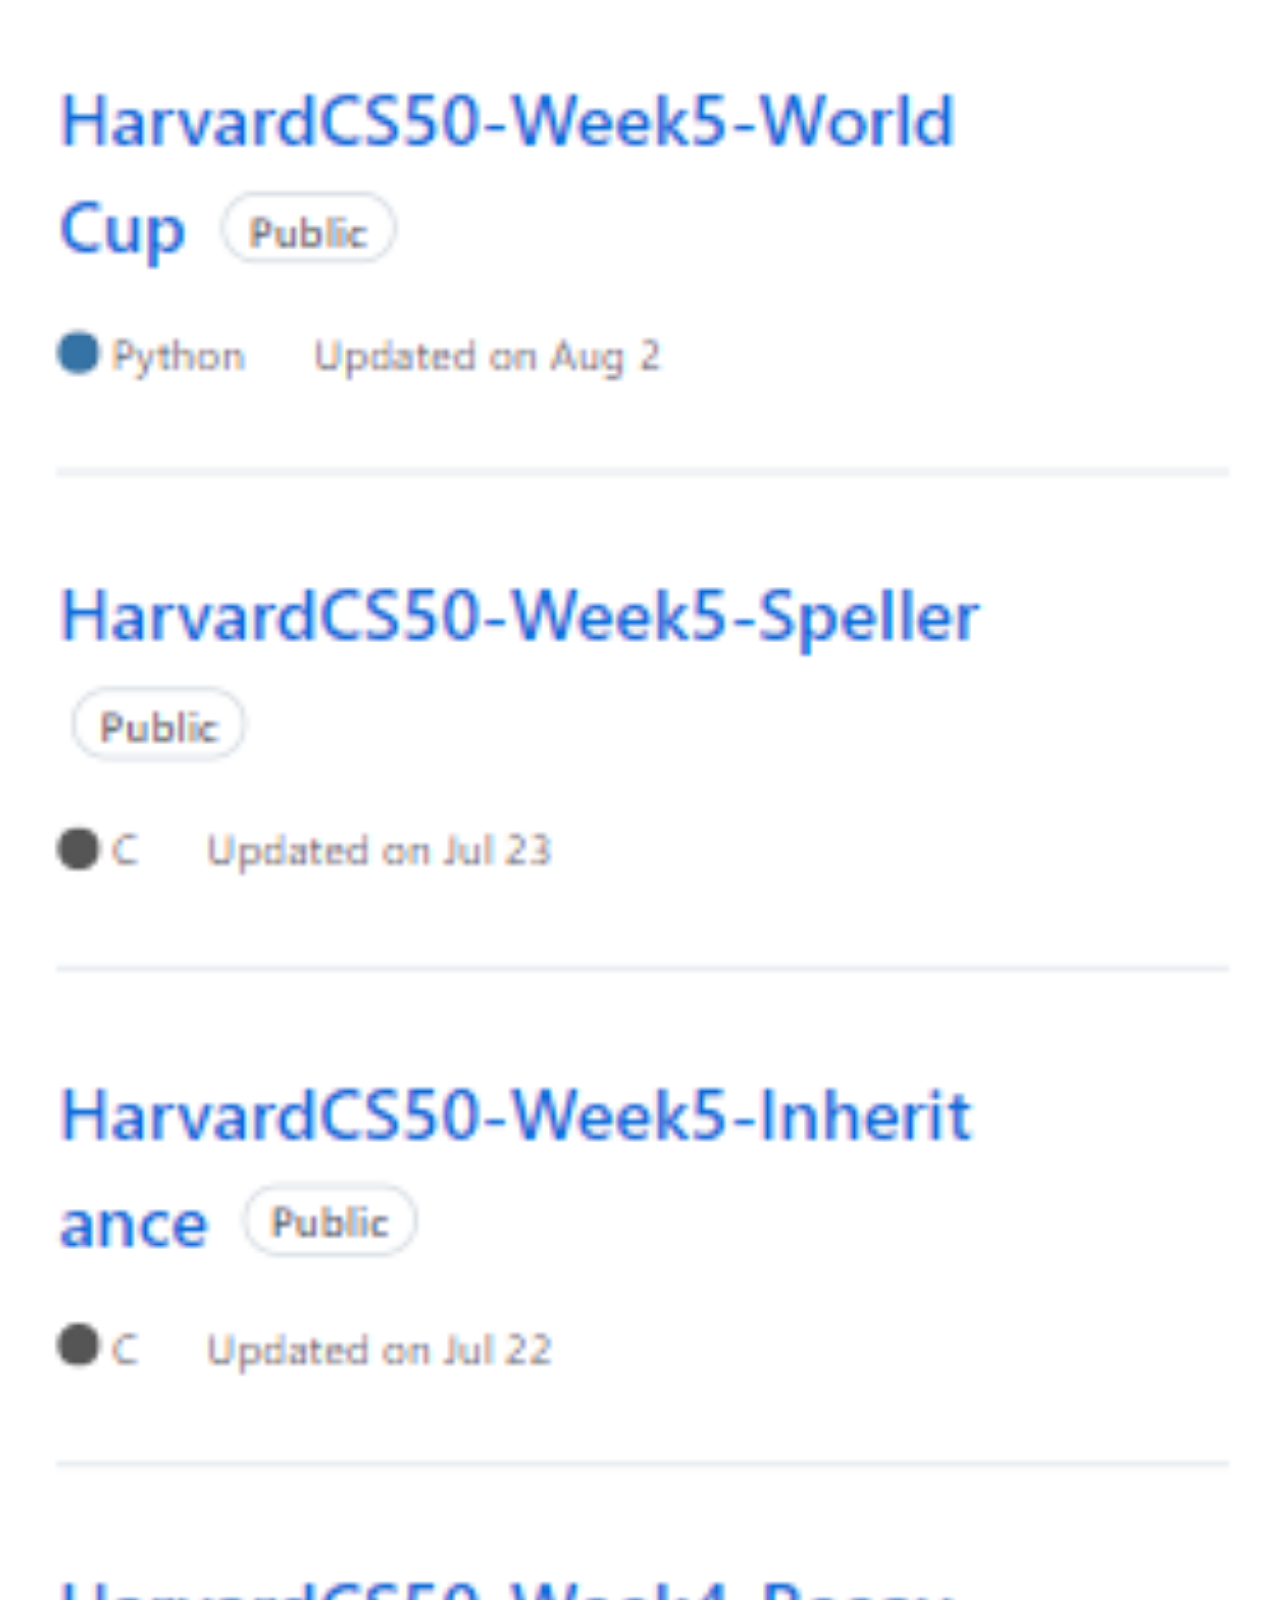
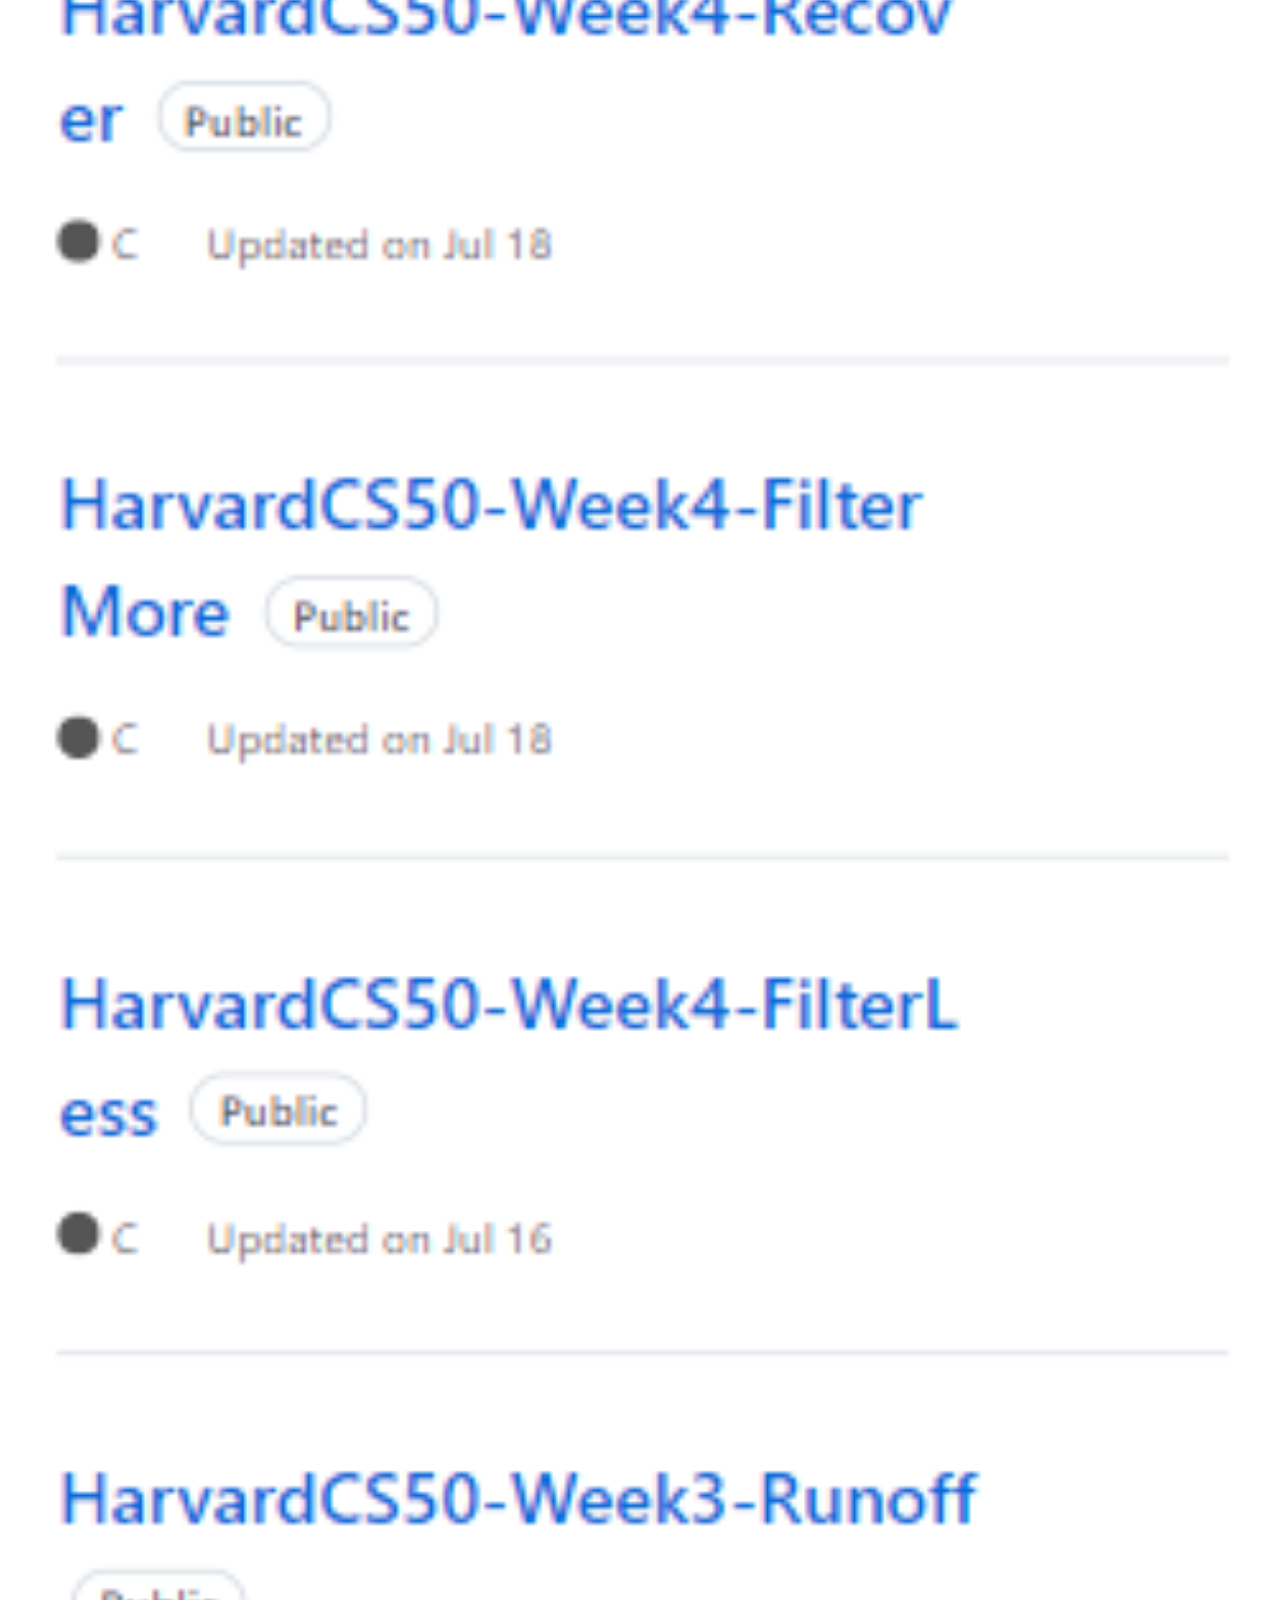
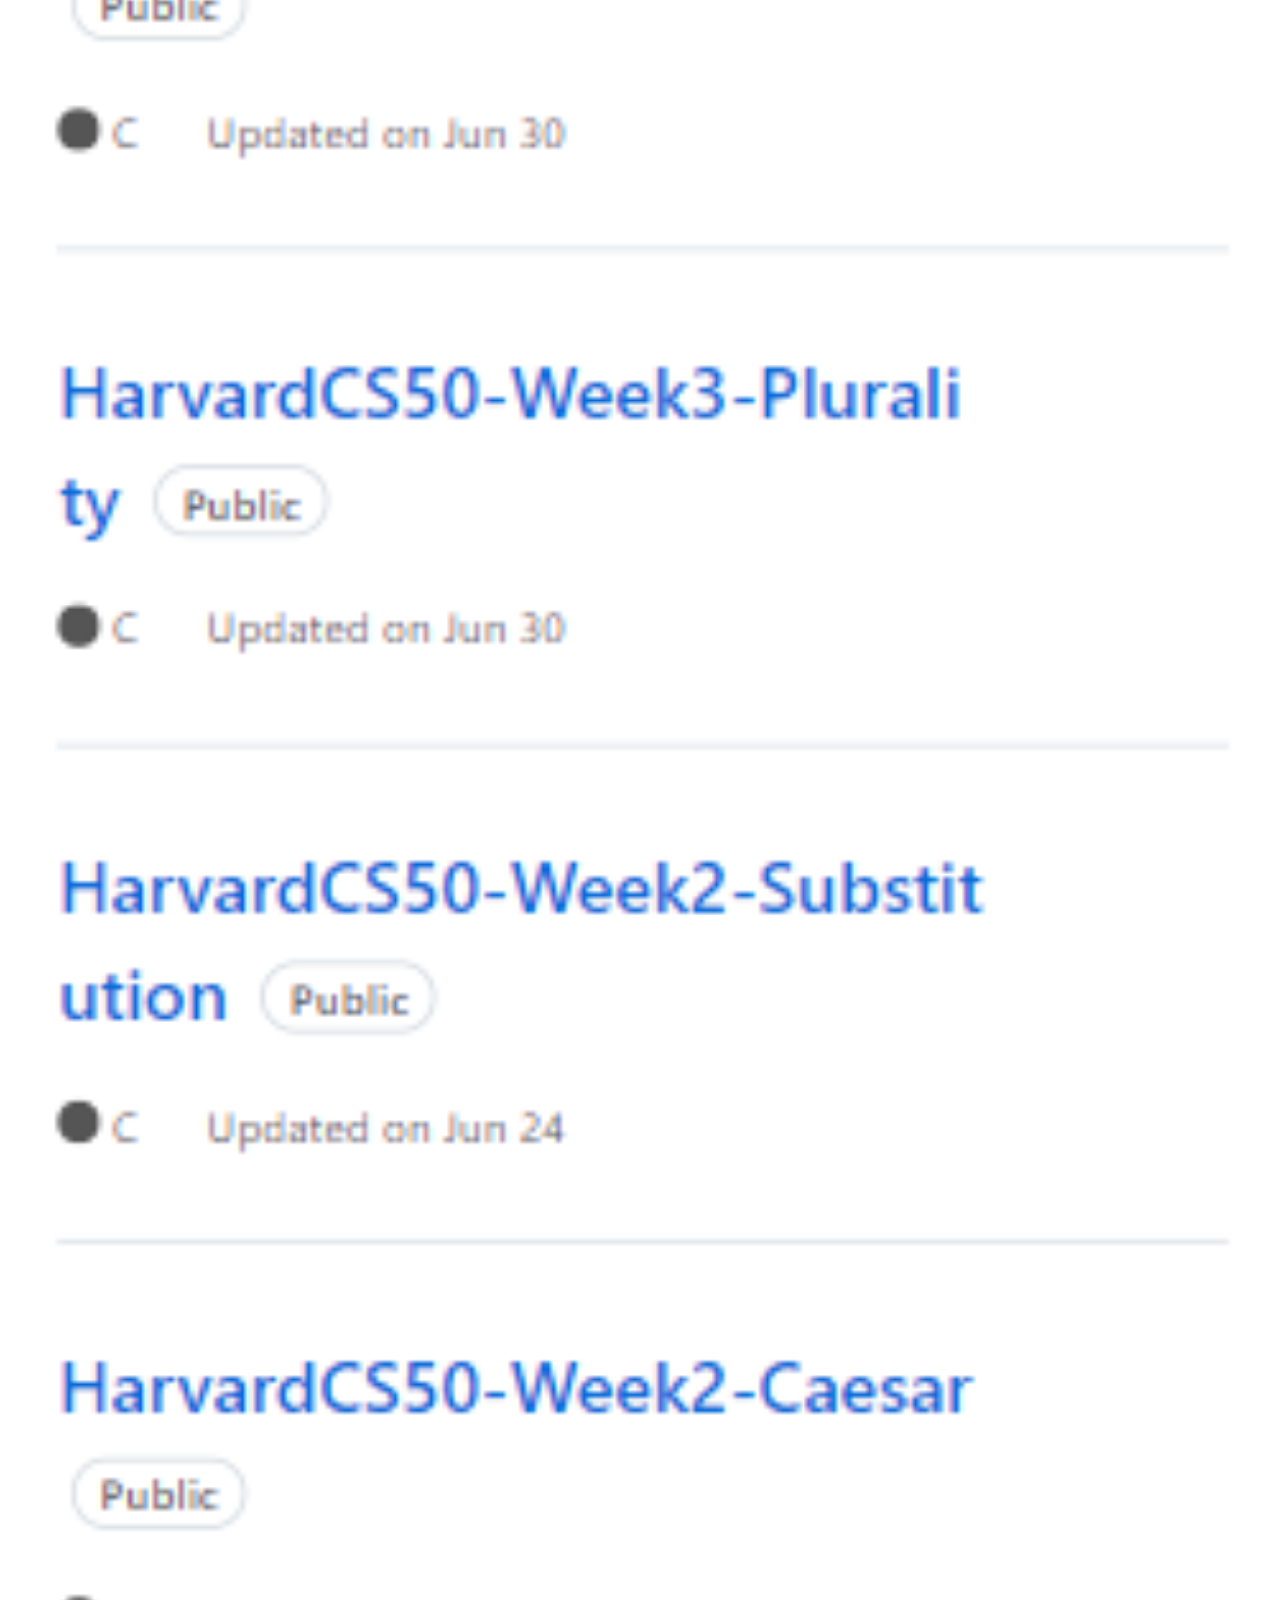
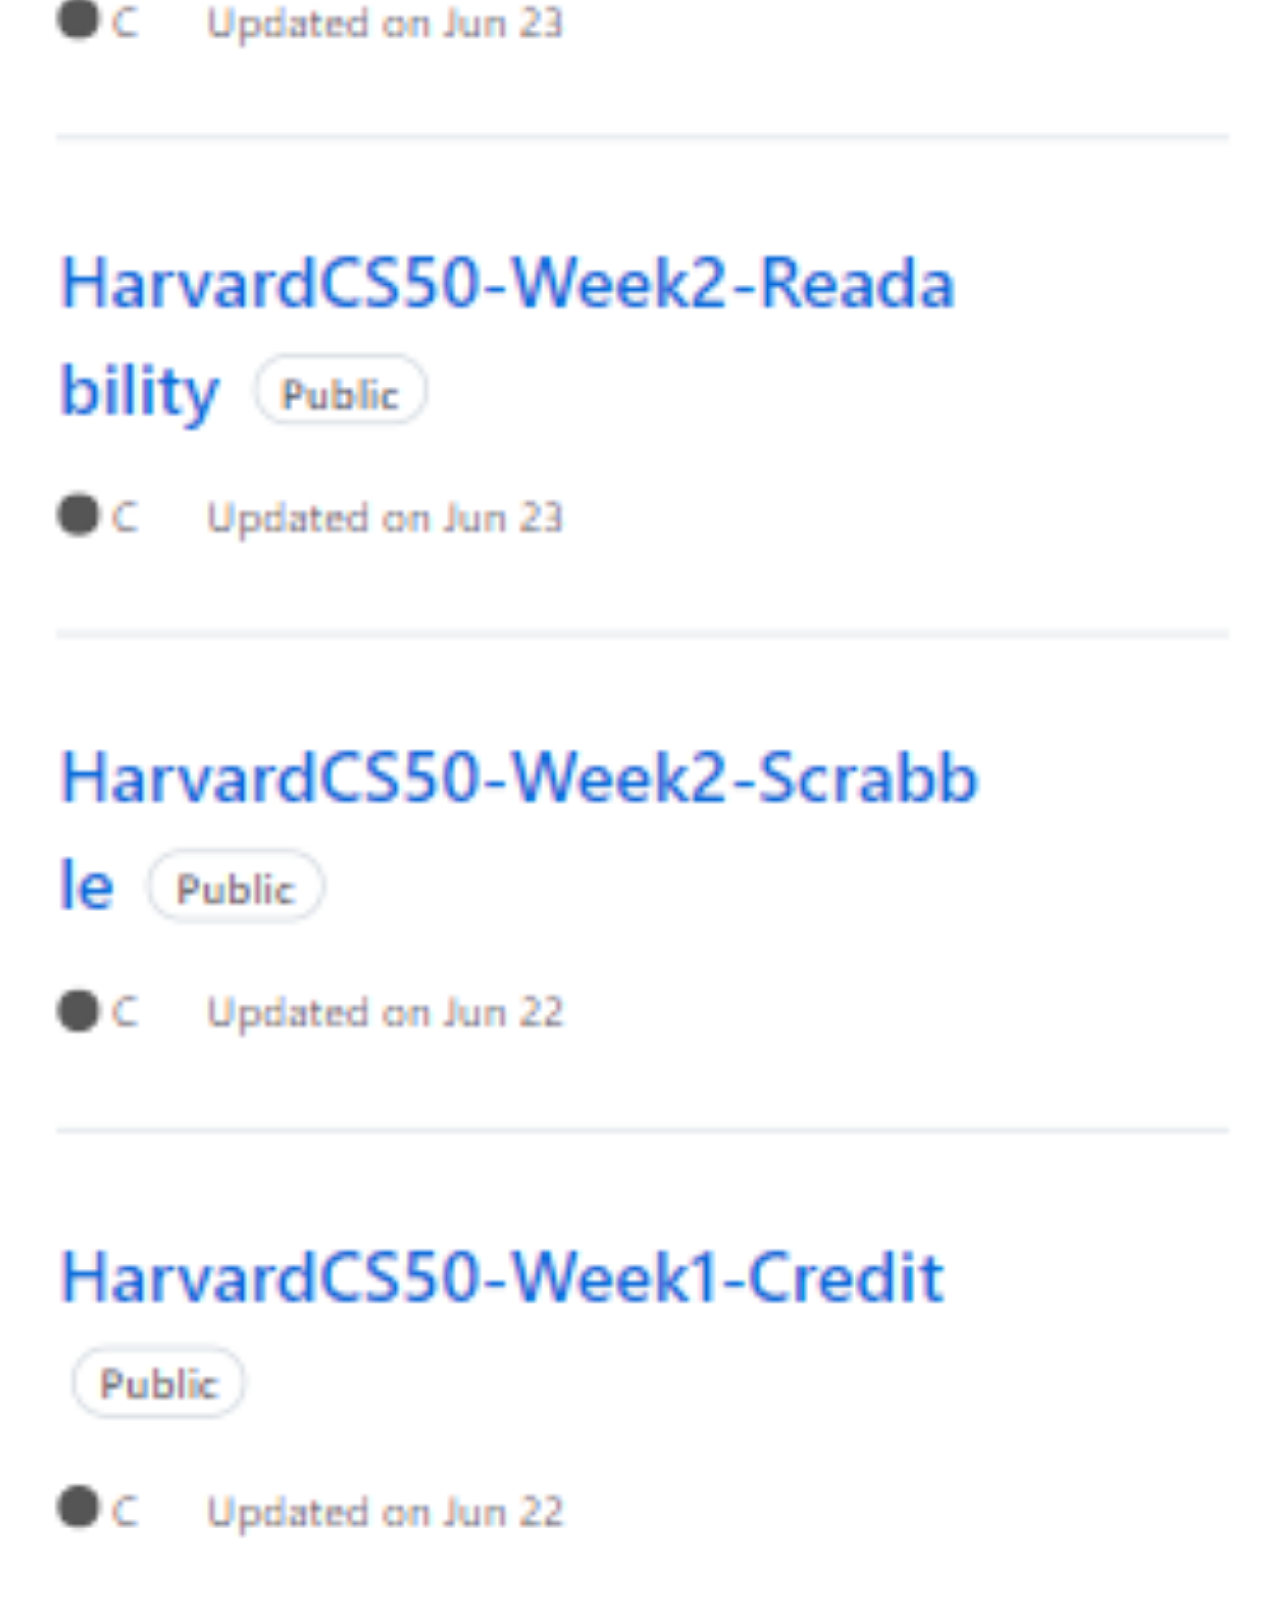
==== commit e7c0cec7: "final tinkering" ====
--- a/html-css/github.html
+++ b/html-css/github.html
@@ -9,6 +9,10 @@
 </head>
 <body>
     <img src="../imagens/tela-github.png" alt="Página Github">
-    <a href="https://github.com/heykassy?tab=repositories" target="_blank">Acesse aqui</a>
+    
+    <footer>
+        <a href="https://github.com/heykassy?tab=repositories" target="_blank">Acesse aqui</a>
+    </footer>
+
 </body>
 </html>--- a/html-css/stylesocial.css
+++ b/html-css/stylesocial.css
@@ -15,10 +15,15 @@
     width: 100vw;
 }
 
+footer {
+    position: sticky;
+    bottom: -3px;
+}
+
 a {
     display: block;
     background-color: darkred;
-    padding: 20px;
+    padding: 15px;
     text-align: center;
     font-weight: bolder;
     text-decoration: none;
